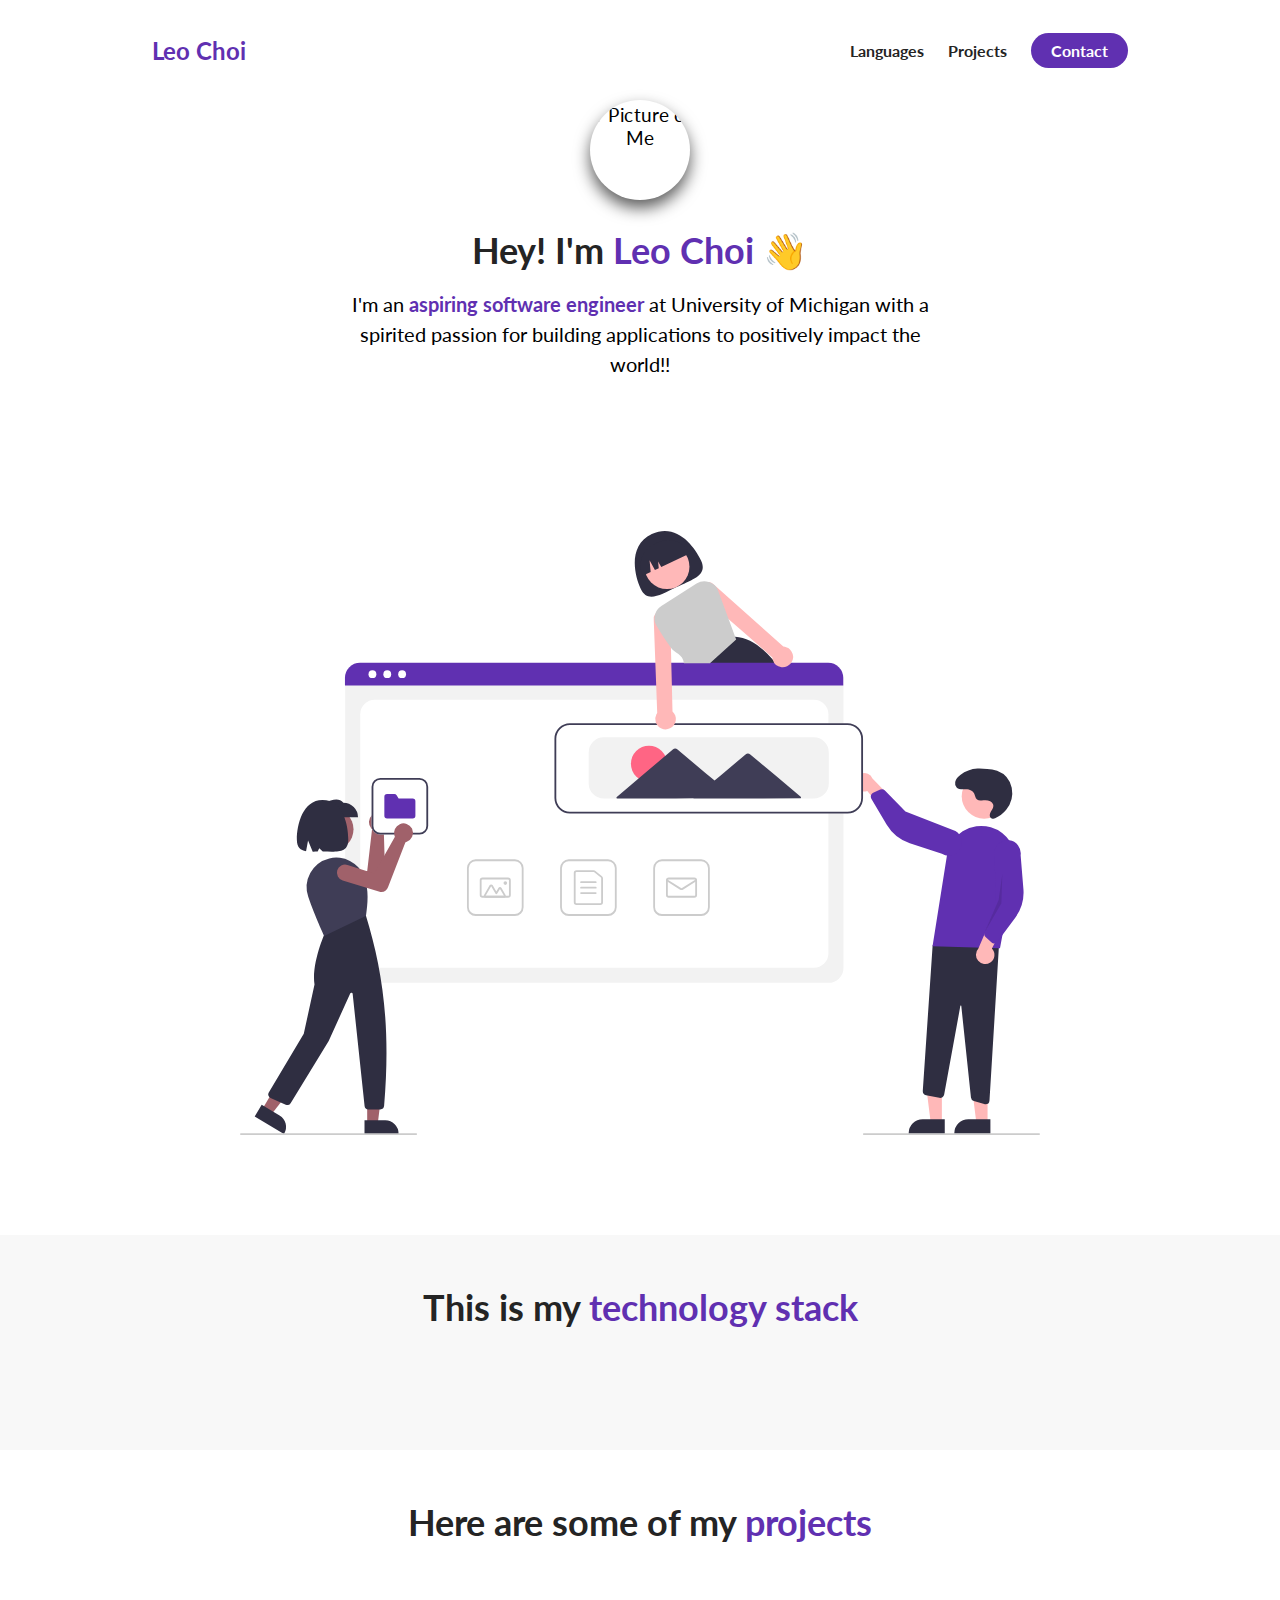
==== indexcopy.html @ c17ffd59 "finished tech stack and going into projects learned a lot about animations and reusing classes along" ====
<!DOCTYPE html>
<html lang="en">
  <head>
    <meta charset="UTF-8" />
    <meta http-equiv="X-UA-Compatible" content="IE=edge" />
    <meta name="viewport" content="width=device-width, initial-scale=1.0" />
    <title>Copy</title>
    <link rel="stylesheet" href="./Scopy.css" />
    <script
      src="https://kit.fontawesome.com/c8e4d183c2.js"
      crossorigin="anonymous"
    ></script>
  </head>
  <body>
    <section id="about-me">
      <nav>
        <div class="personal__logo">Leo Choi</div>
        <ul class="nav__link--list">
          <li>
            <a
              href=""
              class="nav__link--anchor link__hover-effect link__hover-effect--black"
              >Languages</a
            >
          </li>
          <li>
            <a
              href=""
              class="nav__link--anchor link__hover-effect link__hover-effect--black"
              >Projects</a
            >
          </li>
          <li>
            <a href="" class="nav__link--anchor nav__link--anchor-primary"
              >Contact</a
            >
          </li>
        </ul>
      </nav>
      <div class="flex flex-1">
        <div class="about-me__info row">
          <div class="about-me__info--container">
            <figure class="about-me__picture--mask">
              <img
                src="./down/assets/leo2.jpg"
                class="about-me__picture"
                alt="Picture of Me"
              />
            </figure>
            <h1 class="about-me__info--title">
              Hey! I'm <span class="text--purple">Leo Choi</span> 👋
            </h1>
            <p class="about-me__info--para">
              I'm an
              <strong class="text--purple">aspiring software engineer</strong>
              at University of Michigan with a spirited passion for building
              applications to positively impact the world!!
            </p>
            <div class="about-me__links">
              <a href="" class="about-me__link">
                <i class="fab fa-linkedin-in"></i>
              </a>
              <a href="" class="about-me__link">
                <i class="fab fa-github"></i>
              </a>
              <a href="" class="about-me__link">
                <i class="far fa-envelope"></i>
              </a>
              <a href="" class="about-me__link">
                <i class="fas fa-file-pdf"></i>
              </a>
            </div>
          </div>
          <figure class="about-me__img--container">
            <img
              src="./down/assets/undraw_websites.svg"
              class="about-me__img"
              alt=""
            />
          </figure>
        </div>
      </div>
    </section>
    <section id="languages">
      <div class="container">
        <div class="row">
          <h1 class="section__title">
            This is my <span class="text--purple">technology stack</span>
          </h1>
          <div class="language__list">
            <div class="language">
              <figure class="language__img--wrapper">
                <img
                  src="https://upload.wikimedia.org/wikipedia/commons/thumb/3/38/HTML5_Badge.svg/240px-HTML5_Badge.svg.png"
                  alt=""
                  class="language__img"
                />
              </figure>
              <span class="language__name">HTML</span>
            </div>
            <div class="language">
              <figure class="language__img--wrapper">
                <img
                  src="https://cdn.iconscout.com/icon/free/png-256/css-131-722685.png"
                  alt=""
                  class="language__img"
                />
              </figure>
              <span class="language__name">CSS</span>
            </div>
            <div class="language">
              <figure class="language__img--wrapper">
                <img
                  src="https://user-images.githubusercontent.com/42747200/46140125-da084900-c26d-11e8-8ea7-c45ae6306309.png"
                  alt=""
                  class="language__img"
                />
              </figure>
              <span class="language__name">C++</span>
            </div>
            <div class="language">
              <figure class="language__img--wrapper">
                <img
                  src="https://www.pngmart.com/files/7/Python-PNG-File.png"
                  alt=""
                  class="language__img"
                />
              </figure>
              <span class="language__name">Python</span>
            </div>
          </div>
        </div>
      </div>
    </section>
    <section id="projects">
      <div class="container">
        <div class="row">
          <h1 class="section__title">Here are some of my <span class="text--purple">projects</span></h1>
        </div>
      </div>
    </section>
  </body>
</html>
---- Scopy.css ----
@import url('https://fonts.googleapis.com/css2?family=Lato:wght@400;700&family=Roboto:wght@300;400;500;700&display=swap');

*{
    font-family: 'Lato', sans-serif;
    padding: 0;
    margin: 0;
    box-sizing: border-box;
}

h1,h2,h3,h4,h5,h6,span{
    color: #242424;
    text-align: center;
    line-height: 1.25;
}

h1{
    font-size: 36px;
}

p{
    line-height: 1.5;
    font-size: 16px;
}

li{
    list-style-type: none;
}

.flex{
    display: flex;
}

.flex-1{
    flex: 1;
}

.container{
    padding: 50px 0;
}

.row{
    width: 100%;
    max-width: 800px;
    margin: 0 auto;
}

.text--purple{
    color: #6030b1;
}

section:nth-child(even){   /*every even section */
    background-color: #f8f8f8;
}

.section__title{
    margin-bottom: 20px;
}

/* Navigation Bar */

nav{
    height: 100px;
    width: 100%;
    max-width: 1000px;
    margin: 0 auto;
    display: flex;
    justify-content: space-between;
    align-items: center;
}

.nav__link--list{
    display: flex;
}

.nav__link--anchor{
    margin: 0 12px;
    color: #242424;
    text-decoration: none;
    font-weight: 700;
}

.nav__link--anchor-primary{
    background-color: #6030b1;
    padding: 8px 20px;
    border-radius: 50px;
    color: white;
    transition: all 300ms ease;
}

.nav__link--anchor-primary:hover{
    background-color: #5d3eff;
}

.personal__logo{
    font-size: 24px;
    color: #6030b1;
    margin: 0 12px;
    font-weight: bold;
}

/* About Me */

/* by making about-me 100vh(vertical height), you make it take up the entire height of the page
   then you do flex-1 and do flex: 1 to make the div class flex-1 take up the entire height, then 
   do dispolay flex on class flex to make the child class, which is the about-me__info also take up the entire height
   of the page
*/

#about-me{
    min-height: 100vh;                           
    display: flex;
    flex-direction: column;
}

.about-me__info{
    display: flex;
    flex-direction: column;
}

.about-me__info--container{
    display: flex;
    flex-direction: column;
    justify-content: center;
    align-items: center;
    max-width: 600px;
    margin: 0 auto;
    text-align: center;
}

.about-me__picture--mask{
    width: 100px;
    height: 100px;
    border-radius: 50%;
    overflow: hidden;
    box-shadow: 0 8px 16px rgb(0, 0, 0, 0.64); 
    margin-bottom: 28px;
}

/* creates shadow behind the img/0.64 is how strong the shadown is, 8px controls how much the shadow is below the img, 16px
is how much the shadow is blurred/opaqued
*/

.about-me__picture{
    width: 100%;
    /*improving my picture by zooming in */
    transform: scale(1.2);
    padding-top: 6px; /* padding top makes the picture move down ig? usually do increments of 4 px*/
}

.about-me__info--title{
    margin-bottom: 16px;
}

.about-me__info--para{
    font-size: 20px;
    margin-bottom: 28px;
}

/* in the link icons, where it is fab fa-github and far fa-envelope, the b stands for brands, r stand for regular, 
   s stands for solid, etc.
*/

.about-me__link{
    font-size: 20px;
    color: black;
    text-decoration: none;
    padding: 0 16px;
}

/* maybe you need to use display flex flex direction column combo to use flex: 1 in a child class
*/

.about-me__img--container{
    flex: 1; 
    display: flex;
    align-items: center;
    margin: 100px 0;
}

.about-me__img{
    width: 100%;
}

/*using percentages help with responsivness of page */

/* Tech Stack */

.language__img{
    width: 100%;
    max-width: 100px;
    transition: all 300ms ease;
}

.language:hover .language__img{  /* as soon as we hover over the language, we target the img */
    filter: brightness(80%); /*changes brightness of img, lower it is, closer to black it is */
    opacity: 0.86;           /* lower it is, more opaque it becomes */
    transform: scale(0.9);
}

.language{
    width: 25%;
    display: flex;
    justify-content: center;
    position: relative; 
}

/* need to position relative or lese the language name will position itself off the next parent class which is
   outside the section. to use bottom, left, right, top, you need to call position relative or smt else on the class
   you wanna use on
*/

.language__img--wrapper{
    display: flex;
    justify-content: center;
    align-items: center;
    padding: 25px 16px;
}

.language__list{
    display: flex;
    width: 100%;
    flex-wrap: wrap;
}

.language__name{
    position: absolute;
    bottom: 0;
    transform: scale(0);
    transition: all 300ms ease;
    font-size: 20px;
    opacity: 0;
}

.language:hover .language__name{
    transform: scale(1);
    opacity: 1;
}

/* this makes the language name disappear until you hover over it
*/
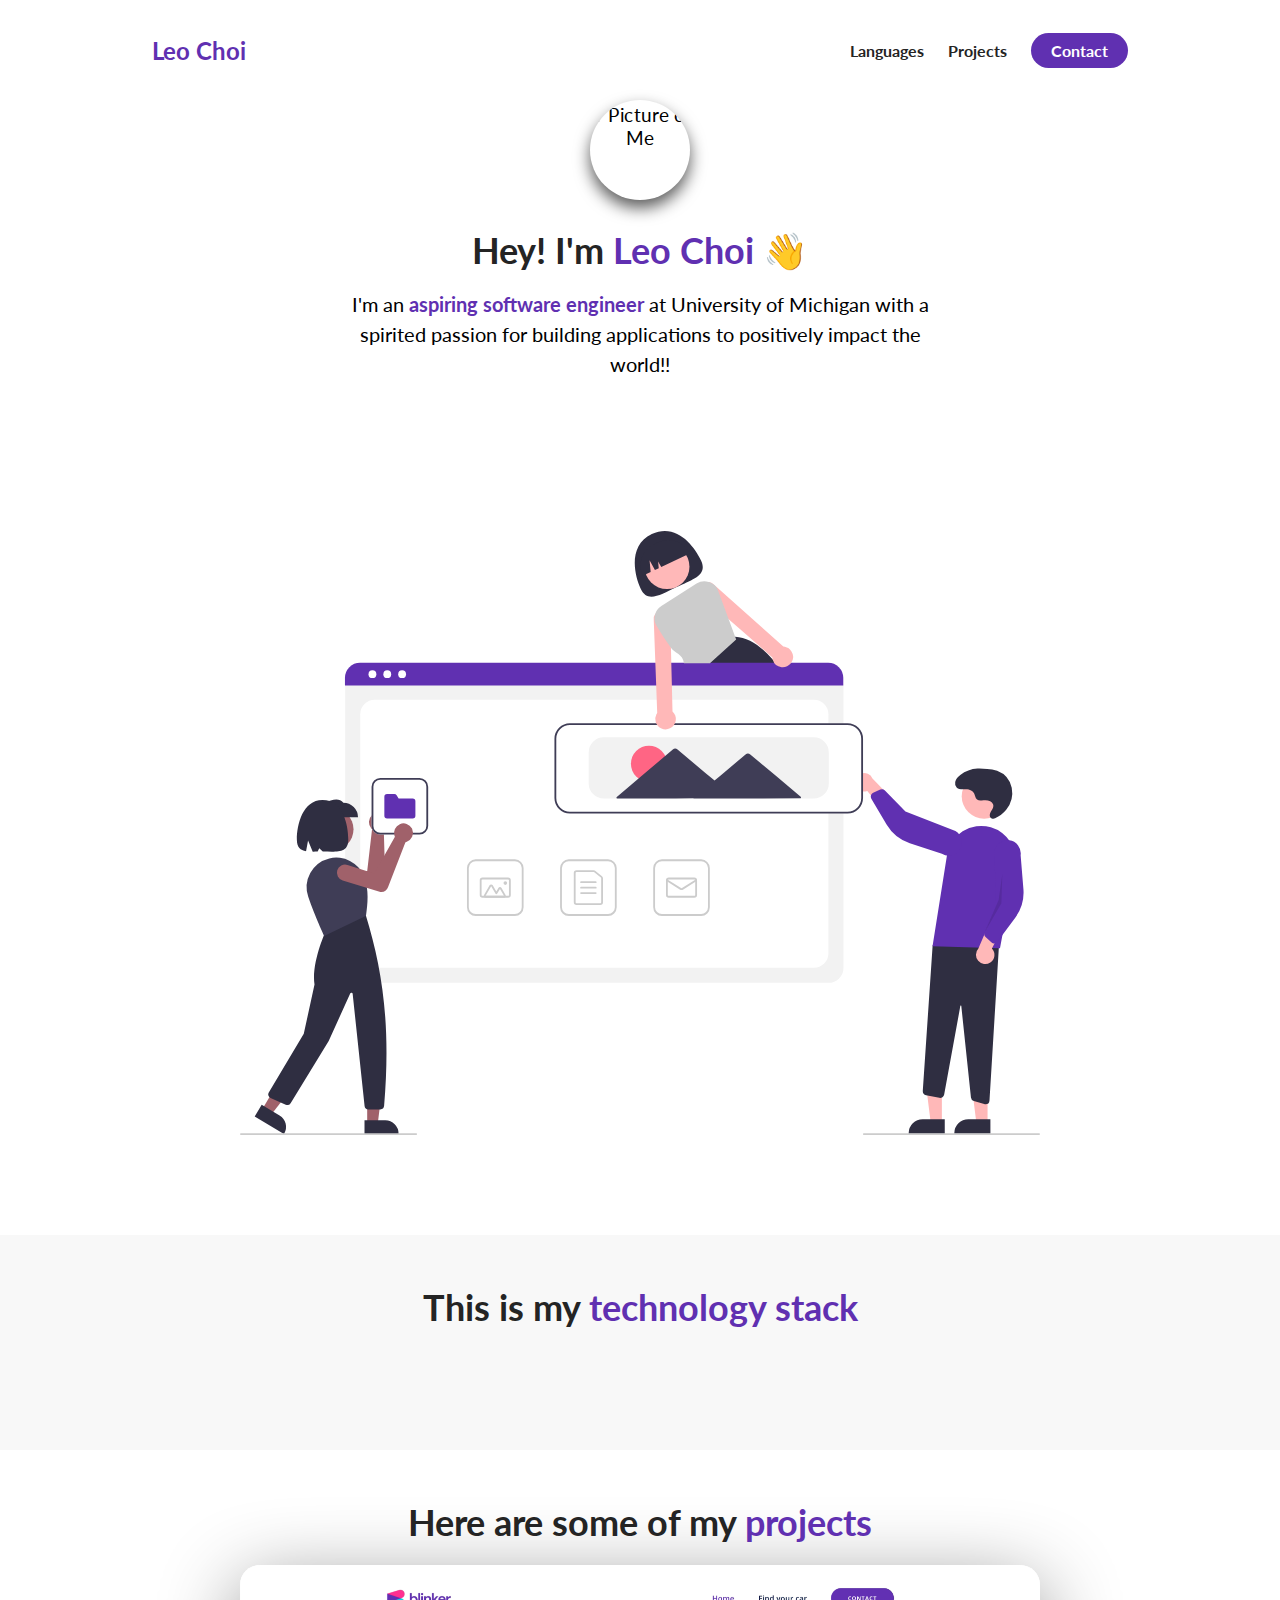
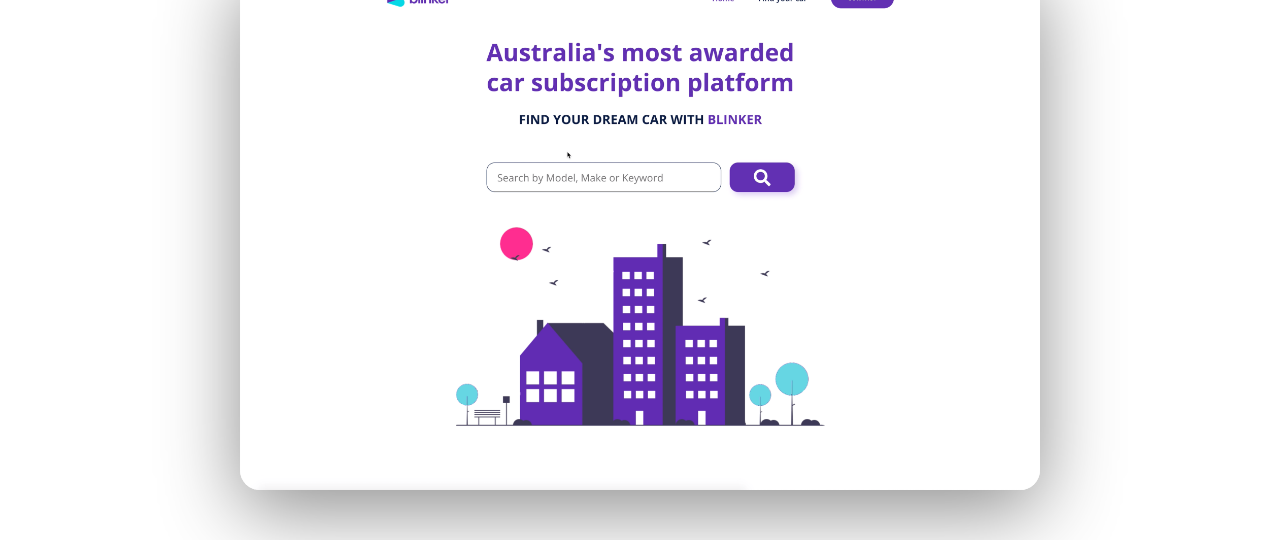
==== commit 549acfab: "proj stack" ====
--- a/indexcopy.html
+++ b/indexcopy.html
@@ -136,6 +136,13 @@
       <div class="container">
         <div class="row">
           <h1 class="section__title">Here are some of my <span class="text--purple">projects</span></h1>
+          <ul class="project__list">
+            <li class="project">
+              <div class="project__wrapper">
+                <img src="./down/assets/loopit.png" class="project__img" alt="">
+              </div>
+            </li>
+          </ul>
         </div>
       </div>
     </section>
--- a/Scopy.css
+++ b/Scopy.css
@@ -237,4 +237,19 @@
 }
 
 /* this makes the language name disappear until you hover over it
-*/+*/
+
+/* Project Stack */
+
+.project__img{
+    width: 100%;
+}
+
+.project__wrapper{
+    display: flex;
+    box-shadow: 0 20px 80px rgb(0, 0, 0, 0.45);
+    border-radius: 20px;
+    overflow: hidden;
+}
+
+
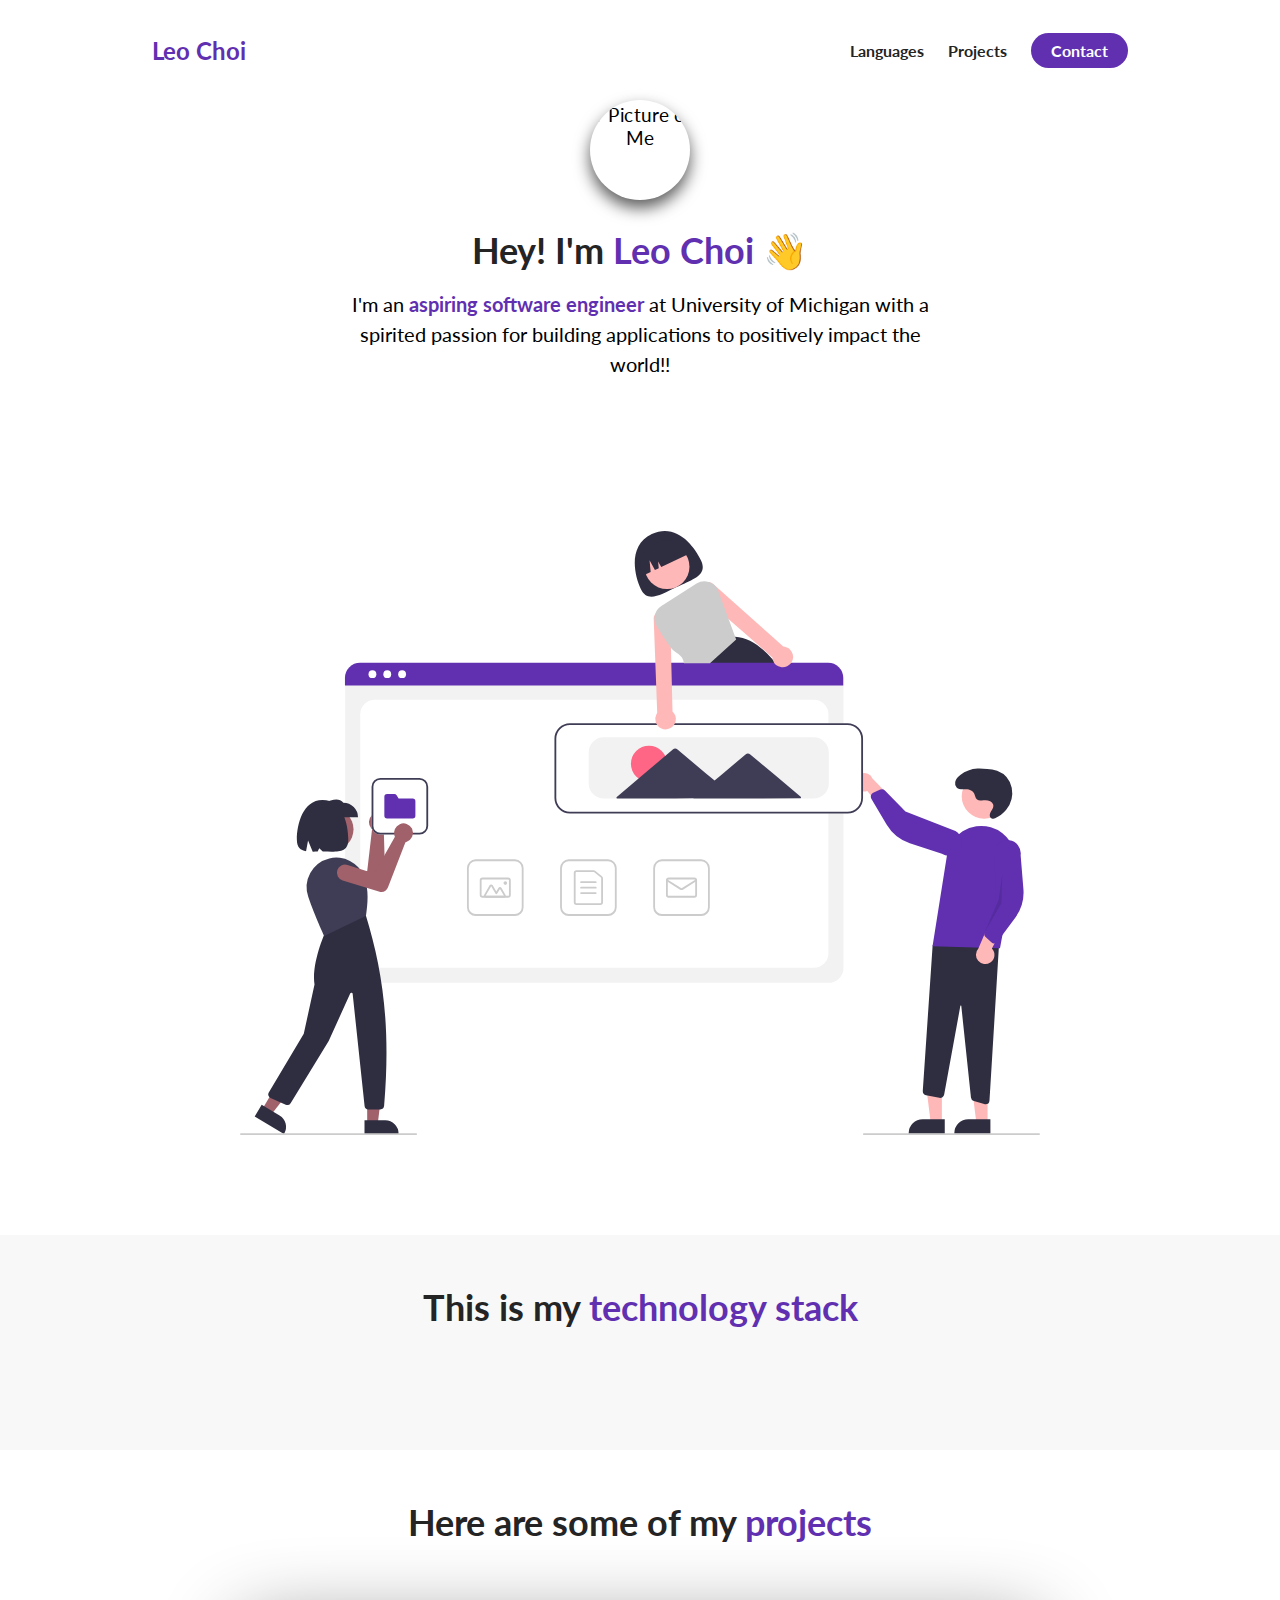
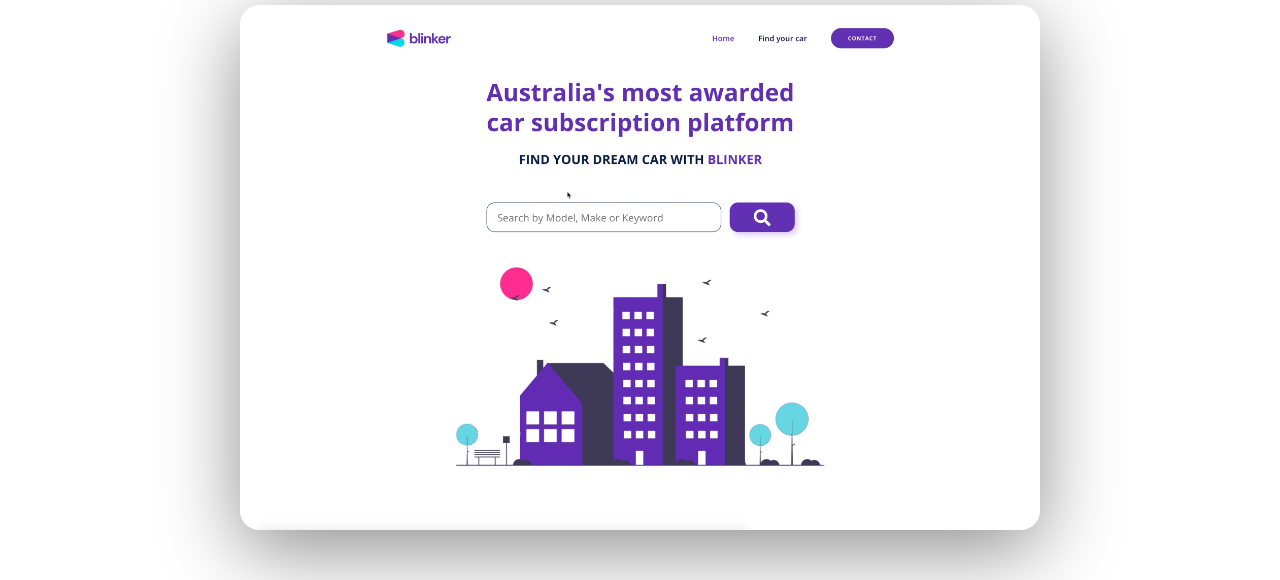
==== commit af586fe0: "writing description over the project stack" ====
--- a/indexcopy.html
+++ b/indexcopy.html
@@ -135,11 +135,32 @@
     <section id="projects">
       <div class="container">
         <div class="row">
-          <h1 class="section__title">Here are some of my <span class="text--purple">projects</span></h1>
+          <h1 class="section__title">
+            Here are some of my <span class="text--purple">projects</span>
+          </h1>
           <ul class="project__list">
             <li class="project">
               <div class="project__wrapper">
-                <img src="./down/assets/loopit.png" class="project__img" alt="">
+                <img
+                  src="./down/assets/loopit.png"
+                  class="project__img"
+                  alt=""
+                />
+                <div class="project__description">
+                  <h3 class="project__description--title">Car Sales Project</h3>
+                  <h4 class="project__description--subtitle">
+                    HTML, CSS, JavaScript, Vue, Vuex
+                  </h4>
+                  <p class="project__description--para">
+                    Lorem ipsum dolor sit amet consectetur adipisicing elit.
+                    Beatae consectetur quas nobis repellendus minima
+                  </p>
+                  <div class="project__description--links">
+                    <a href="https://github.com/leohchoi" class="project__description--link">
+                      <i class="fab fa-github"></i>
+                    </a>
+                  </div>
+                </div>
               </div>
             </li>
           </ul>
--- a/Scopy.css
+++ b/Scopy.css
@@ -243,6 +243,7 @@
 
 .project__img{
     width: 100%;
+    transition: transform 500ms ease;
 }
 
 .project__wrapper{
@@ -250,6 +251,44 @@
     box-shadow: 0 20px 80px rgb(0, 0, 0, 0.45);
     border-radius: 20px;
     overflow: hidden;
-}
-
-
+    position: relative; /* need to do this so that the before pseudo-class anchors itself to the wrapper */
+}
+
+/*This is the part where you make the content pop up and background goes 
+  black-ish when hovering over it
+*/
+
+/* This is using the before pseudo class. When using pseudo classes, you have to 
+   always set the content
+*/
+
+.project__wrapper:before{
+    content: "";
+    position: absolute;  /* since you dont want this to effect the position of anything else */
+    top: 0;
+    left: 0;
+    height: 100%; /* 100% of it's parent */
+    width: 100%;  /* 100% of it's parent */
+    background-color: #1c1d25;
+    opacity: 0;   /* picture starts clear picture, then with the hover class below, it changes it's opacity */
+    transition: opacity 450ms ease;
+    z-index: 2;
+}
+
+/* need to set z-index so that both opacity and scaling transformation shows. z-index interacts with 
+   the elements that are stacked on top of each other; or else it will only show the "most recent" element.
+   in this case, without the z-index, we would only see the scaling and opacity but not background color change
+*/
+
+.project:hover .project__wrapper:before{
+    opacity: 0.7;
+}
+
+.project:hover .project__img{
+    transform: scale(1.07);
+    filter: blur(5px);
+}
+
+.project__list{
+    padding-top: 40px;
+}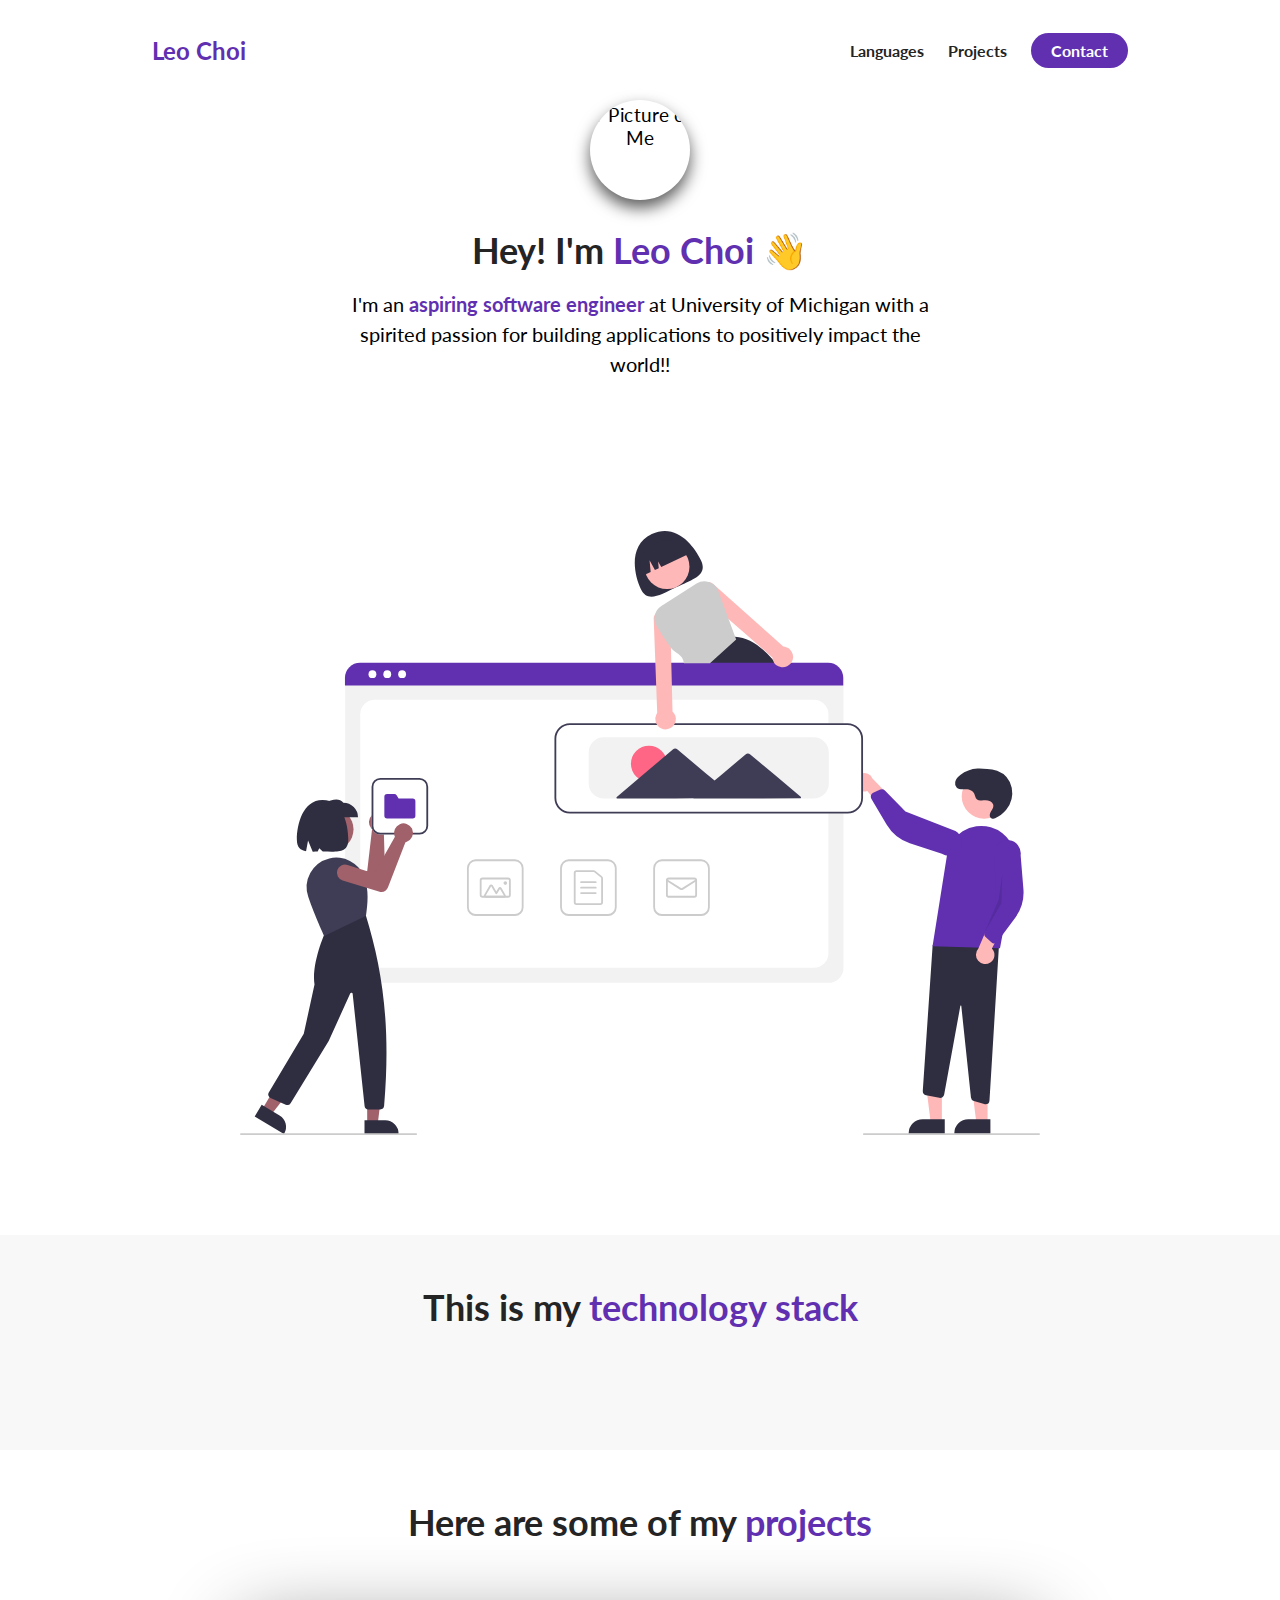
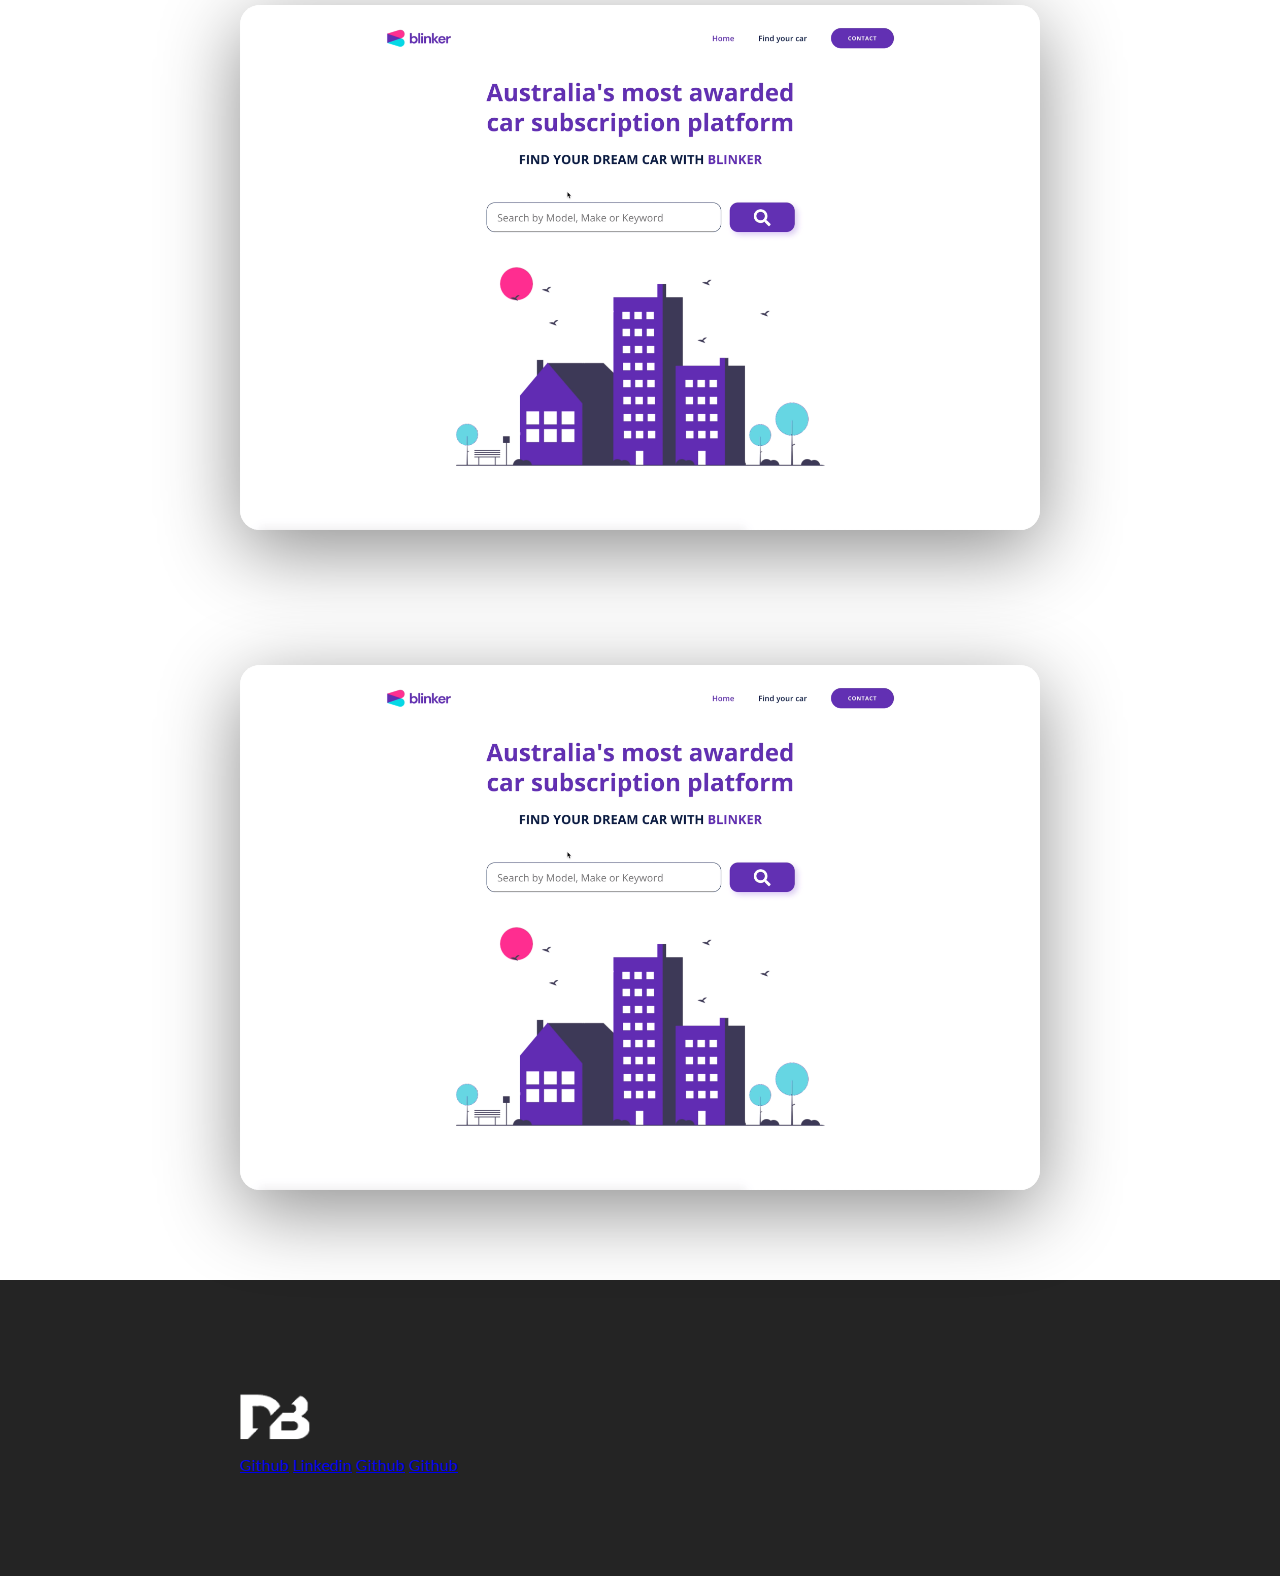
==== commit d9fdd1ef: "completing footer" ====
--- a/indexcopy.html
+++ b/indexcopy.html
@@ -156,7 +156,31 @@
                     Beatae consectetur quas nobis repellendus minima
                   </p>
                   <div class="project__description--links">
-                    <a href="https://github.com/leohchoi" class="project__description--link">
+                    <a href="https://github.com/leohchoi" target="_blank" class="project__description--link">
+                      <i class="fab fa-github"></i>
+                    </a>
+                  </div>
+                </div>
+              </div>
+            </li>
+            <li class="project">
+              <div class="project__wrapper">
+                <img
+                  src="./down/assets/loopit.png"
+                  class="project__img"
+                  alt=""
+                />
+                <div class="project__description">
+                  <h3 class="project__description--title">Car Sales Project</h3>
+                  <h4 class="project__description--subtitle">
+                    HTML, CSS, JavaScript, Vue, Vuex
+                  </h4>
+                  <p class="project__description--para">
+                    Lorem ipsum dolor sit amet consectetur adipisicing elit.
+                    Beatae consectetur quas nobis repellendus minima
+                  </p>
+                  <div class="project__description--links">
+                    <a href="https://github.com/leohchoi" target="_blank" class="project__description--link">
                       <i class="fab fa-github"></i>
                     </a>
                   </div>
@@ -167,5 +191,36 @@
         </div>
       </div>
     </section>
+    <footer>
+      <div class="row footer__row">
+        <a href="#">
+          <figure>
+            <img src="./down/assets/logo.svg" class="footer__logo--img" alt="">
+          </figure>
+        </a> 
+        <div class="footer__social--list">
+          <a href="https://github.com/leohchoi" class="
+          footer__social--link
+          link__hover-effect
+          link__hover-effect--white
+          " target="_blank">Github</a>
+          <a href="https://github.com/leohchoi" class="
+          footer__social--link
+          link__hover-effect
+          link__hover-effect--white
+          " target="_blank">Linkedin</a>
+          <a href="https://github.com/leohchoi" class="
+          footer__social--link
+          link__hover-effect
+          link__hover-effect--white
+          " target="_blank">Github</a>
+          <a href="https://github.com/leohchoi" class="
+          footer__social--link
+          link__hover-effect
+          link__hover-effect--white
+          " target="_blank">Github</a>
+        </div>
+      </div>
+    </footer>
   </body>
 </html>
--- a/Scopy.css
+++ b/Scopy.css
@@ -240,6 +240,14 @@
 */
 
 /* Project Stack */
+
+.project{
+    margin-bottom: 135px;
+}
+
+.project:last-child{   /* to get rid of the excess whitespace at the bottom of the project stack that comes from the 135px */
+    margin-bottom: 40px;
+}
 
 .project__img{
     width: 100%;
@@ -289,6 +297,60 @@
     filter: blur(5px);
 }
 
+.project:hover .project__description{
+    opacity: 1;
+    transform: translateY(-50%);
+}
+
 .project__list{
     padding-top: 40px;
-}+}
+
+.project__description{
+    position: absolute; /* we want the text to be independent of everything and not affect anything */
+    top: 50%;
+    left: 90px;
+    transform: translateY(100%); /* putting it at -50% positions description in the center, 100% positions it at the bottom */
+    max-width: 550px;
+    z-index: 3;
+    opacity: 0;
+    transition: transform 450ms ease, opacity 300ms ease;
+}
+
+.project__description--title{
+    font-size: 40px;
+}
+
+.project__description--para{
+    margin: 16px 0;
+}
+
+.project__description--link{
+    font-size: 20px;
+    margin-right: 16px;
+    text-decoration: none;
+}
+
+.project__description--title,
+.project__description--subtitle,
+.project__description--para,
+.project__description--link{
+    text-align: left;
+    color: white;
+}
+
+/* Footer */
+
+footer{
+    background-color: #242424;
+}
+
+.footer__row{
+    padding: 8% 0;
+}
+
+.footer__logo--img{
+    width: 70px;
+    height: 70px;
+}
+
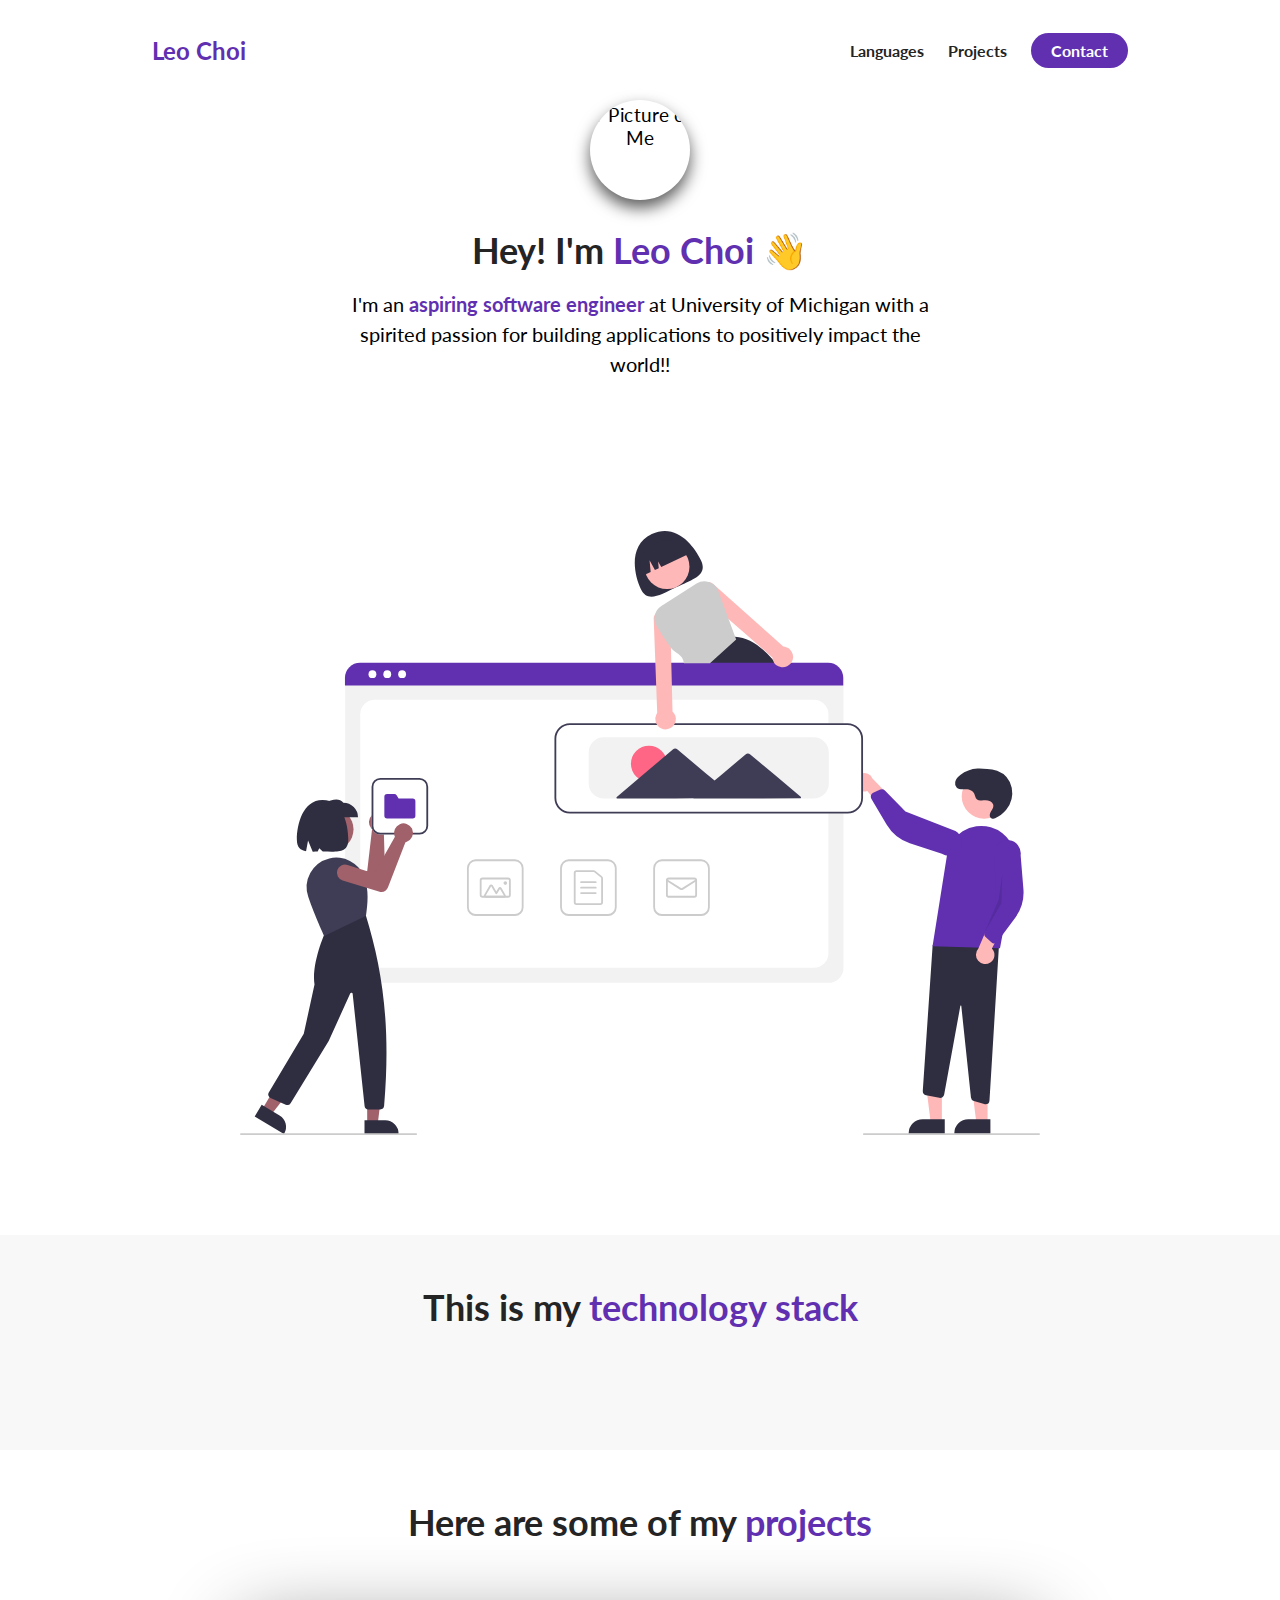
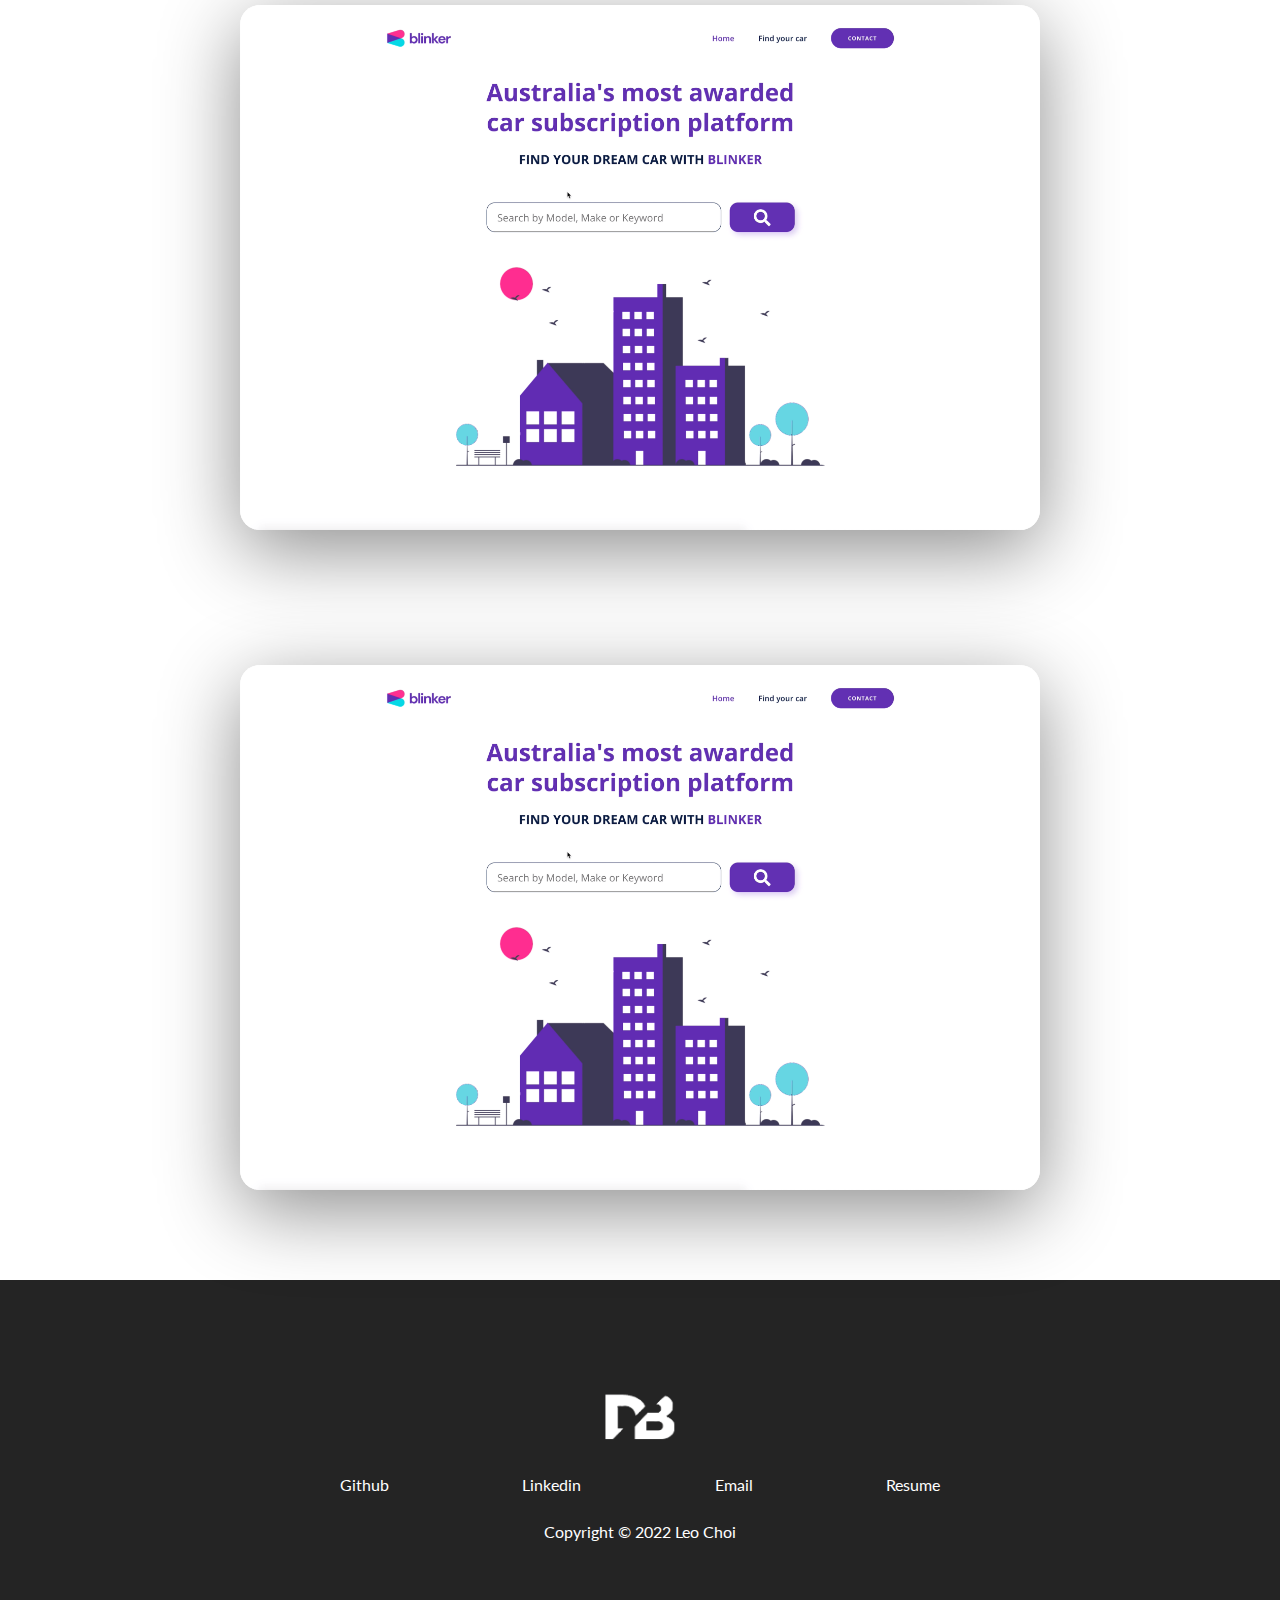
==== commit 35d3aa66: "just saving on github" ====
--- a/indexcopy.html
+++ b/indexcopy.html
@@ -193,10 +193,14 @@
     </section>
     <footer>
       <div class="row footer__row">
-        <a href="#">
-          <figure>
+        <a href="#" class="footer__anchor">
+          <figure class="footer__logo">
             <img src="./down/assets/logo.svg" class="footer__logo--img" alt="">
           </figure>
+          <span class="footer__logo--popper">
+            Top
+            <i class="fas fa-arrow-up"></i>
+          </span>
         </a> 
         <div class="footer__social--list">
           <a href="https://github.com/leohchoi" class="
@@ -204,21 +208,24 @@
           link__hover-effect
           link__hover-effect--white
           " target="_blank">Github</a>
-          <a href="https://github.com/leohchoi" class="
+          <a href="https://www.linkedin.com/in/leo-choi-44a82b173" class="
           footer__social--link
           link__hover-effect
           link__hover-effect--white
           " target="_blank">Linkedin</a>
-          <a href="https://github.com/leohchoi" class="
-          footer__social--link
-          link__hover-effect
-          link__hover-effect--white
-          " target="_blank">Github</a>
-          <a href="https://github.com/leohchoi" class="
-          footer__social--link
-          link__hover-effect
-          link__hover-effect--white
-          " target="_blank">Github</a>
+          <a href="mailto:leohchoi@umich.edu" class="
+          footer__social--link
+          link__hover-effect
+          link__hover-effect--white
+          " target="_blank">Email</a>
+          <a href="./down/assets/LeoChoiResumeUpdate.pdf" class="
+          footer__social--link
+          link__hover-effect
+          link__hover-effect--white
+          " target="_blank">Resume</a>
+        </div>
+        <div class="footer__copyright">
+          Copyright &copy; 2022 Leo Choi
         </div>
       </div>
     </footer>
--- a/Scopy.css
+++ b/Scopy.css
@@ -7,6 +7,10 @@
     box-sizing: border-box;
 }
 
+html{
+    scroll-behavior: smooth;
+}
+
 h1,h2,h3,h4,h5,h6,span{
     color: #242424;
     text-align: center;
@@ -22,6 +26,14 @@
     font-size: 16px;
 }
 
+a{
+    text-decoration: none;
+}
+
+.link__hover-effect{
+    
+}
+
 li{
     list-style-type: none;
 }
@@ -75,7 +87,6 @@
 .nav__link--anchor{
     margin: 0 12px;
     color: #242424;
-    text-decoration: none;
     font-weight: 700;
 }
 
@@ -163,7 +174,6 @@
 .about-me__link{
     font-size: 20px;
     color: black;
-    text-decoration: none;
     padding: 0 16px;
 }
 
@@ -328,7 +338,6 @@
 .project__description--link{
     font-size: 20px;
     margin-right: 16px;
-    text-decoration: none;
 }
 
 .project__description--title,
@@ -345,7 +354,19 @@
     background-color: #242424;
 }
 
+.footer__social--list{
+    width: 100%;
+    max-width: 600px;
+    display: flex;
+    justify-content: space-between;
+    margin-bottom: 28px;
+}
+
 .footer__row{
+    display: flex;
+    flex-direction: column;
+    align-items: center;
+    justify-content: center;
     padding: 8% 0;
 }
 
@@ -354,3 +375,27 @@
     height: 70px;
 }
 
+.footer__social--link,
+.footer__copyright,
+.footer__logo--popper{
+    color: white;
+}
+
+.footer__logo--popper{
+    position: absolute;
+    right: 0;
+    top: 30px;
+    font-weight: 700;
+    opacity: 0;
+    transition: all 300ms ease;
+}
+
+.footer__anchor{
+    margin-bottom: 20px;
+    position: relative;
+}
+
+.footer__anchor:hover .footer__logo--popper{ /* when you hover over the footer anchor, the logo popper does this */
+    transform: translateX(60px);
+    opacity: 1;
+}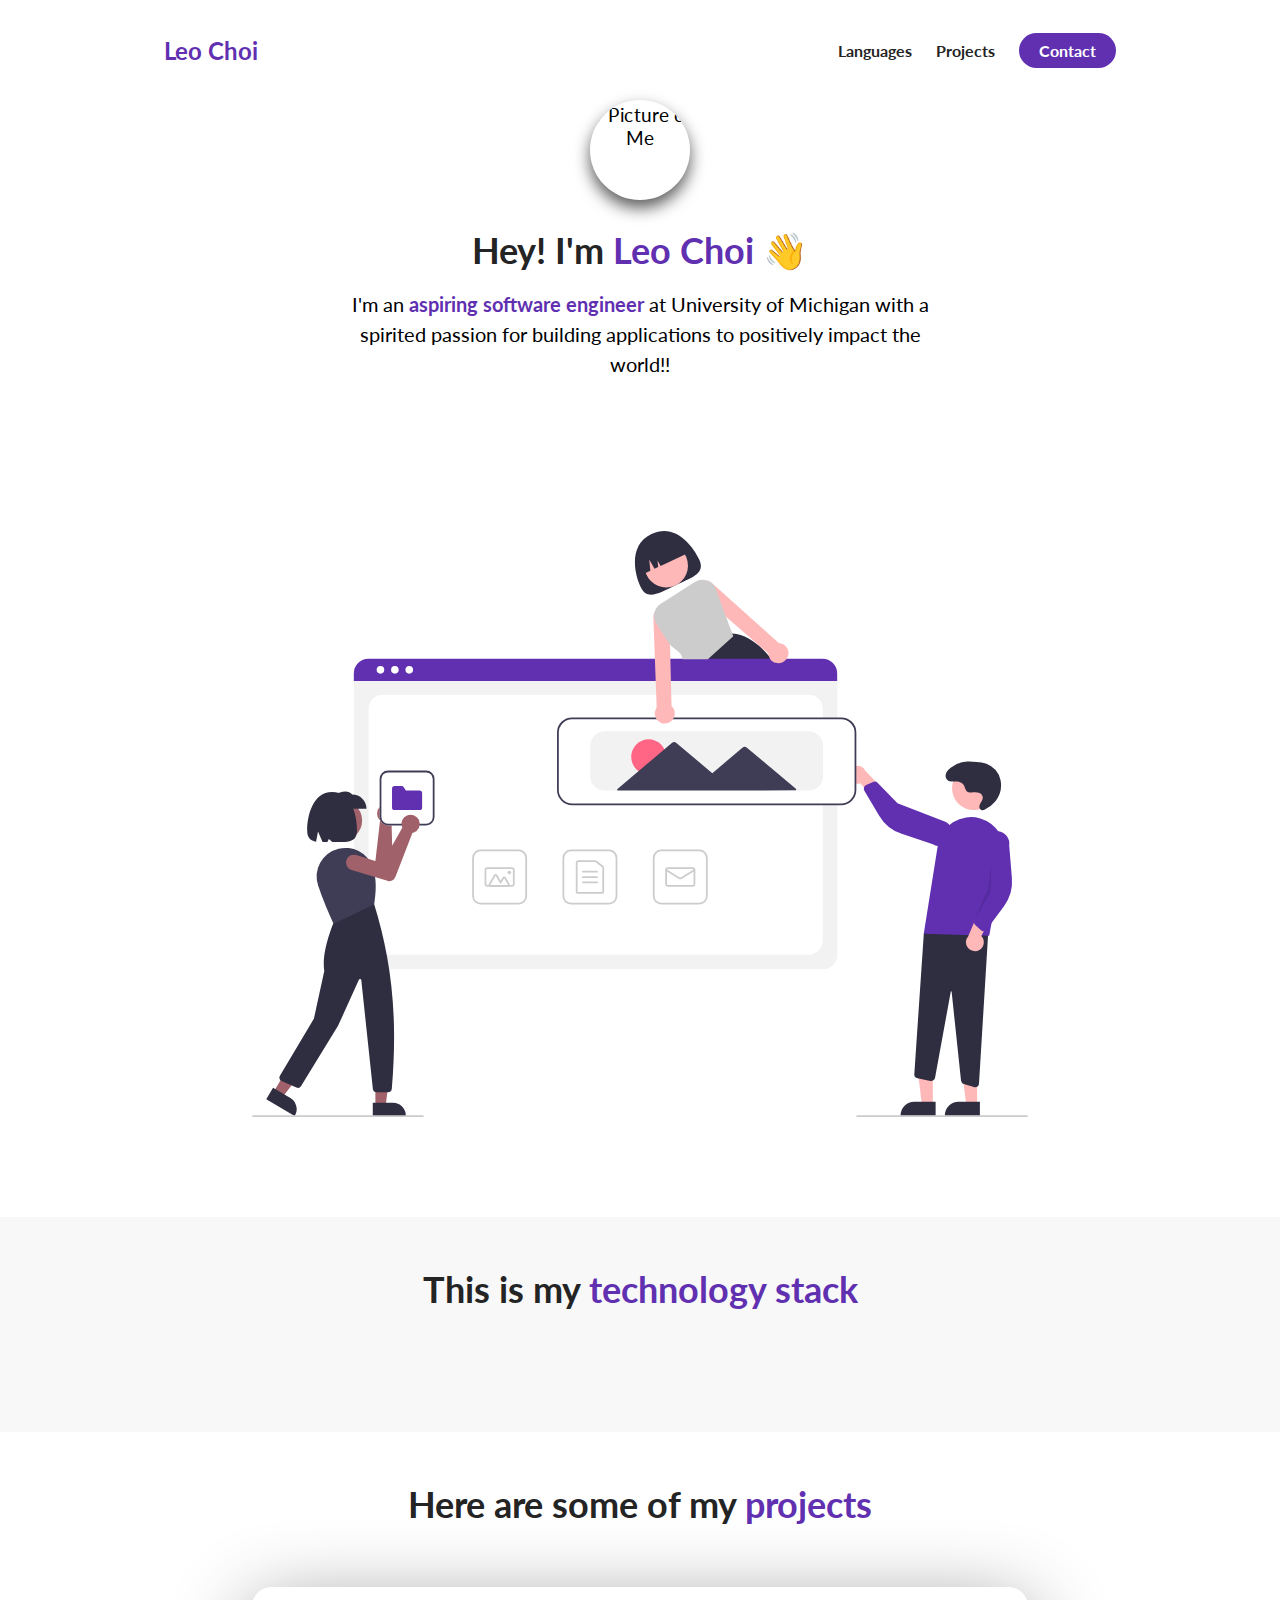
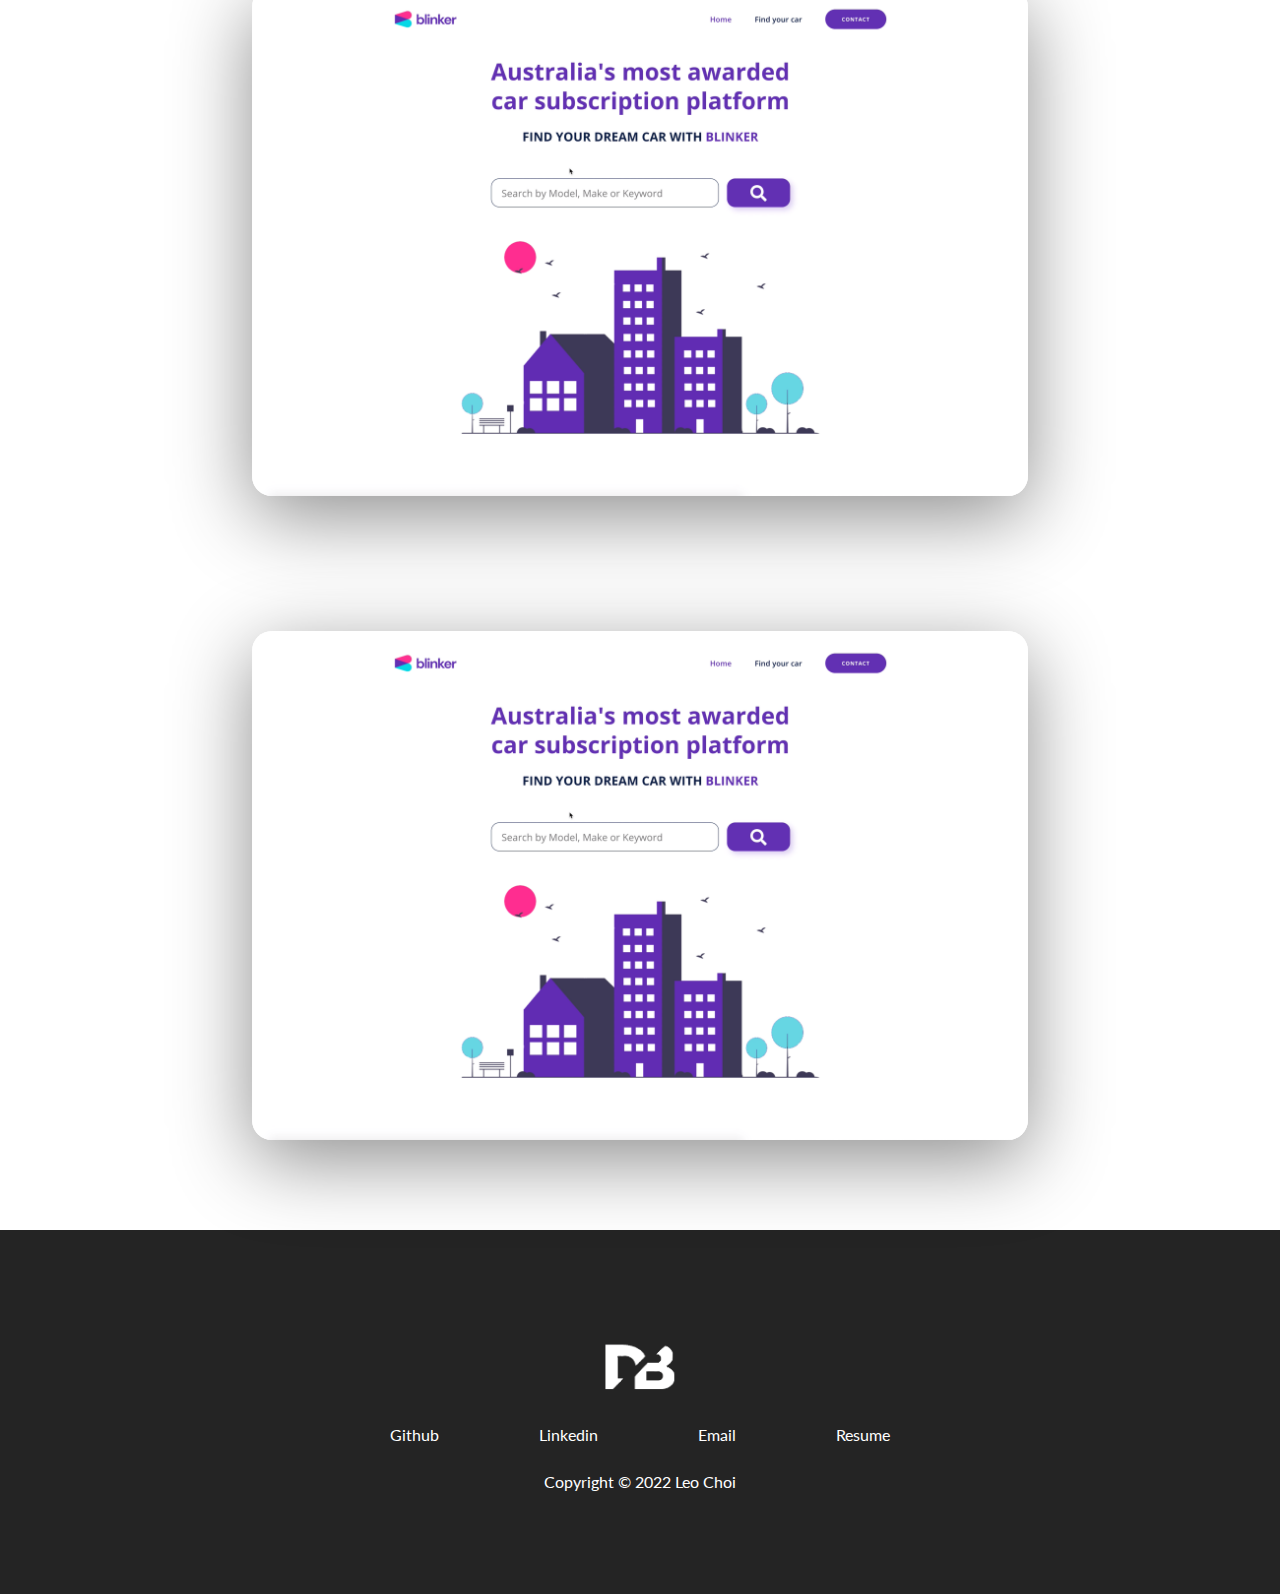
==== commit 6afb07de: "finished website and learned how to use keyframes" ====
--- a/indexcopy.html
+++ b/indexcopy.html
@@ -16,21 +16,21 @@
       <nav>
         <div class="personal__logo">Leo Choi</div>
         <ul class="nav__link--list">
-          <li>
+          <li class="nav__link">
             <a
               href=""
               class="nav__link--anchor link__hover-effect link__hover-effect--black"
               >Languages</a
             >
           </li>
-          <li>
+          <li class="nav__link">
             <a
               href=""
               class="nav__link--anchor link__hover-effect link__hover-effect--black"
               >Projects</a
             >
           </li>
-          <li>
+          <li class="nav__link">
             <a href="" class="nav__link--anchor nav__link--anchor-primary"
               >Contact</a
             >
@@ -48,7 +48,7 @@
               />
             </figure>
             <h1 class="about-me__info--title">
-              Hey! I'm <span class="text--purple">Leo Choi</span> 👋
+              Hey! I'm <span class="text--purple">Leo Choi</span>&nbsp;<span class="wave">👋</span>
             </h1>
             <p class="about-me__info--para">
               I'm an
@@ -66,7 +66,7 @@
               <a href="" class="about-me__link">
                 <i class="far fa-envelope"></i>
               </a>
-              <a href="" class="about-me__link">
+              <a href="./down/assets/LeoChoiResumeUpdate.pdf" target="_blank" class="about-me__link">
                 <i class="fas fa-file-pdf"></i>
               </a>
             </div>
--- a/Scopy.css
+++ b/Scopy.css
@@ -1,112 +1,145 @@
-@import url('https://fonts.googleapis.com/css2?family=Lato:wght@400;700&family=Roboto:wght@300;400;500;700&display=swap');
-
-*{
-    font-family: 'Lato', sans-serif;
-    padding: 0;
-    margin: 0;
-    box-sizing: border-box;
-}
-
-html{
-    scroll-behavior: smooth;
-}
-
-h1,h2,h3,h4,h5,h6,span{
-    color: #242424;
-    text-align: center;
-    line-height: 1.25;
-}
-
-h1{
-    font-size: 36px;
-}
-
-p{
-    line-height: 1.5;
-    font-size: 16px;
-}
-
-a{
-    text-decoration: none;
-}
-
-.link__hover-effect{
-    
-}
-
-li{
-    list-style-type: none;
-}
-
-.flex{
-    display: flex;
-}
-
-.flex-1{
-    flex: 1;
-}
-
-.container{
-    padding: 50px 0;
-}
-
-.row{
-    width: 100%;
-    max-width: 800px;
-    margin: 0 auto;
-}
-
-.text--purple{
-    color: #6030b1;
-}
-
-section:nth-child(even){   /*every even section */
-    background-color: #f8f8f8;
-}
-
-.section__title{
-    margin-bottom: 20px;
+@import url("https://fonts.googleapis.com/css2?family=Lato:wght@400;700&family=Roboto:wght@300;400;500;700&display=swap");
+
+* {
+  font-family: "Lato", sans-serif;
+  padding: 0;
+  margin: 0;
+  box-sizing: border-box;
+}
+
+html {
+  scroll-behavior: smooth;
+}
+
+h1,
+h2,
+h3,
+h4,
+h5,
+h6,
+span {
+  color: #242424;
+  text-align: center;
+  line-height: 1.25;
+}
+
+h1 {
+  font-size: 36px;
+}
+
+p {
+  line-height: 1.5;
+  font-size: 16px;
+}
+
+a {
+  text-decoration: none;
+  position: relative;
+  transition: opacity 300ms ease;
+}
+
+i:hover{
+    opacity: 0.7;
+}
+
+.link__hover-effect:after {
+  /* making width 0 makes it so that we can't see the underline unless we hover over it */
+  content: "";
+  position: absolute;
+  height: 3px;
+  background-color: black;
+  width: 0;
+  bottom: -6px;
+  right: 0;
+  transition: all 300ms ease; /* this transition and making right 0 and left 0 makes it so that the underline moves left to right */
+}
+
+.link__hover-effect--white:after {
+  background-color: white;
+}
+
+.link__hover-effect:hover:after {
+  /* underline shows up after setting to 100% */
+  width: 100%;
+  left: 0;
+}
+
+li {
+  list-style-type: none;
+}
+
+.flex {
+  display: flex;
+}
+
+.flex-1 {
+  flex: 1;
+}
+
+.container {
+  padding: 50px 0;
+}
+
+.row {
+  width: 100%;
+  max-width: 800px;
+  margin: 0 auto;
+  padding: 0 12px;
+}
+
+.text--purple {
+  color: #6030b1;
+}
+
+section:nth-child(even) {
+  /*every even section */
+  background-color: #f8f8f8;
+}
+
+.section__title {
+  margin-bottom: 20px;
 }
 
 /* Navigation Bar */
 
-nav{
-    height: 100px;
-    width: 100%;
-    max-width: 1000px;
-    margin: 0 auto;
-    display: flex;
-    justify-content: space-between;
-    align-items: center;
-}
-
-.nav__link--list{
-    display: flex;
-}
-
-.nav__link--anchor{
-    margin: 0 12px;
-    color: #242424;
-    font-weight: 700;
-}
-
-.nav__link--anchor-primary{
-    background-color: #6030b1;
-    padding: 8px 20px;
-    border-radius: 50px;
-    color: white;
-    transition: all 300ms ease;
-}
-
-.nav__link--anchor-primary:hover{
-    background-color: #5d3eff;
-}
-
-.personal__logo{
-    font-size: 24px;
-    color: #6030b1;
-    margin: 0 12px;
-    font-weight: bold;
+nav {
+  height: 100px;
+  width: 100%;
+  max-width: 1000px;
+  margin: 0 auto;
+  display: flex;
+  justify-content: space-between;
+  align-items: center;
+  padding: 0 12px;
+}
+
+.nav__link--list {
+  display: flex;
+}
+
+.nav__link--anchor {
+  margin: 0 12px;
+  color: #242424;
+  font-weight: 700;
+}
+
+.nav__link--anchor-primary {
+  background-color: #6030b1;
+  padding: 8px 20px;
+  border-radius: 50px;
+  color: white;
+  transition: all 300ms ease;
+}
+
+.nav__link--anchor-primary:hover {
+  background-color: #5d3eff;
+}
+
+.personal__logo {
+  font-size: 24px;
+  color: #6030b1;
+  margin: 0 12px;
+  font-weight: bold;
 }
 
 /* About Me */
@@ -117,101 +150,173 @@
    of the page
 */
 
-#about-me{
-    min-height: 100vh;                           
-    display: flex;
-    flex-direction: column;
-}
-
-.about-me__info{
-    display: flex;
-    flex-direction: column;
-}
-
-.about-me__info--container{
-    display: flex;
-    flex-direction: column;
-    justify-content: center;
-    align-items: center;
-    max-width: 600px;
-    margin: 0 auto;
-    text-align: center;
-}
-
-.about-me__picture--mask{
-    width: 100px;
-    height: 100px;
-    border-radius: 50%;
-    overflow: hidden;
-    box-shadow: 0 8px 16px rgb(0, 0, 0, 0.64); 
-    margin-bottom: 28px;
+#about-me {
+  min-height: 100vh;
+  display: flex;
+  flex-direction: column;
+}
+
+.about-me__info {
+  display: flex;
+  flex-direction: column;
+}
+
+.about-me__info--container {
+  display: flex;
+  flex-direction: column;
+  justify-content: center;
+  align-items: center;
+  max-width: 600px;
+  margin: 0 auto;
+  text-align: center;
+}
+
+.about-me__picture--mask {
+  width: 100px;
+  height: 100px;
+  border-radius: 50%;
+  overflow: hidden;
+  box-shadow: 0 8px 16px rgb(0, 0, 0, 0.64);
+  margin-bottom: 28px;
+  animation: animate-profile-picture 800ms 200ms backwards;
+  /* animation: name of keyframes/how long the animation takes to complete/
+     how long it takes for the animation to start when opening the page/
+     backwards put in or you'll see the picture first before animation starts
+     backwards makes it so that it starts at 0%
+  */
+}
+
+@keyframes animate-profile-picture {
+  /* keyframe is what you need to animate when opening a page; it goes "@keyframes 'put in desired name'{ } */
+  0% {
+    transform: scale(0);
+  }
+  80%{
+    transform: scale(1.1);
+  }
+  100%{
+    transform: scale(1);
+  }
 }
 
 /* creates shadow behind the img/0.64 is how strong the shadown is, 8px controls how much the shadow is below the img, 16px
 is how much the shadow is blurred/opaqued
 */
 
-.about-me__picture{
-    width: 100%;
-    /*improving my picture by zooming in */
-    transform: scale(1.2);
-    padding-top: 6px; /* padding top makes the picture move down ig? usually do increments of 4 px*/
-}
-
-.about-me__info--title{
-    margin-bottom: 16px;
-}
-
-.about-me__info--para{
-    font-size: 20px;
-    margin-bottom: 28px;
+.about-me__picture {
+  width: 100%;
+  /*improving my picture by zooming in */
+  transform: scale(1.2);
+  padding-top: 6px; /* padding top makes the picture move down ig? usually do increments of 4 px*/
+}
+
+.about-me__info--title {
+  margin-bottom: 16px;
+  animation: fade-up 650ms 400ms backwards;
+}
+
+.about-me__info--para {
+  font-size: 20px;
+  margin-bottom: 28px;
+  animation: fade-up 650ms 600ms backwards;
 }
 
 /* in the link icons, where it is fab fa-github and far fa-envelope, the b stands for brands, r stand for regular, 
    s stands for solid, etc.
 */
 
-.about-me__link{
-    font-size: 20px;
-    color: black;
-    padding: 0 16px;
+.about-me__links{
+    animation: fade-up 650ms 800ms backwards;
+}
+
+.about-me__link {
+  font-size: 20px;
+  color: black;
+  padding: 0 16px;
+}
+
+@keyframes fade-up{
+    0%{
+        opacity: 0;
+        transform: translateY(40px);
+    }
+
+    100%{
+        opacity: 1;
+        transform: translateY(0);
+    }
 }
 
 /* maybe you need to use display flex flex direction column combo to use flex: 1 in a child class
 */
 
-.about-me__img--container{
-    flex: 1; 
-    display: flex;
-    align-items: center;
-    margin: 100px 0;
-}
-
-.about-me__img{
-    width: 100%;
+.about-me__img--container {
+  flex: 1;
+  display: flex;
+  align-items: center;
+  margin: 100px 0;
+}
+
+.about-me__img {
+  width: 100%;
+  animation: fade-in 1200ms 800ms backwards;
 }
 
 /*using percentages help with responsivness of page */
 
+@keyframes fade-in{
+    0%{
+        opacity: 0;
+    }
+    
+    100%{
+        opacity: 1;
+    }
+}
+
+.wave{ /* using &nbsp; creates a space between the text and emoji */
+    display: inline-block;
+    /* since you can't rotate inline elements(span), you need to declare inline-block */
+    animation: animate-wave 500ms infinite ease-in-out;
+    /* infinite makes so that animation keeps going on */
+}
+
+@keyframes animate-wave{
+    0%{
+        transform: rotate(0);
+    }
+
+    50%{
+        transform: rotate(30deg);
+    }
+
+    100%{
+        transform: rotate(0);
+    }
+}
+
 /* Tech Stack */
 
-.language__img{
-    width: 100%;
-    max-width: 100px;
-    transition: all 300ms ease;
-}
-
-.language:hover .language__img{  /* as soon as we hover over the language, we target the img */
-    filter: brightness(80%); /*changes brightness of img, lower it is, closer to black it is */
-    opacity: 0.86;           /* lower it is, more opaque it becomes */
-    transform: scale(0.9);
-}
-
-.language{
-    width: 25%;
-    display: flex;
-    justify-content: center;
-    position: relative; 
+.language__img {
+  width: 100%;
+  max-width: 100px;
+  transition: all 300ms ease;
+}
+
+.language:hover .language__img {
+  /* as soon as we hover over the language, we target the img */
+  filter: brightness(
+    80%
+  ); /*changes brightness of img, lower it is, closer to black it is */
+  opacity: 0.86; /* lower it is, more opaque it becomes */
+  transform: scale(0.9);
+}
+
+.language {
+  width: 25%;
+  display: flex;
+  justify-content: center;
+  position: relative;
 }
 
 /* need to position relative or lese the language name will position itself off the next parent class which is
@@ -219,31 +324,32 @@
    you wanna use on
 */
 
-.language__img--wrapper{
-    display: flex;
-    justify-content: center;
-    align-items: center;
-    padding: 25px 16px;
-}
-
-.language__list{
-    display: flex;
-    width: 100%;
-    flex-wrap: wrap;
-}
-
-.language__name{
-    position: absolute;
-    bottom: 0;
-    transform: scale(0);
-    transition: all 300ms ease;
-    font-size: 20px;
-    opacity: 0;
-}
-
-.language:hover .language__name{
-    transform: scale(1);
-    opacity: 1;
+.language__img--wrapper {
+  display: flex;
+  justify-content: center;
+  align-items: center;
+  padding: 25px 16px;
+}
+
+.language__list {
+  display: flex;
+  justify-content: center;
+  width: 100%;
+  flex-wrap: wrap;
+}
+
+.language__name {
+  position: absolute;
+  bottom: 0;
+  transform: scale(0);
+  transition: all 300ms ease;
+  font-size: 20px;
+  opacity: 0;
+}
+
+.language:hover .language__name {
+  transform: scale(1);
+  opacity: 1;
 }
 
 /* this makes the language name disappear until you hover over it
@@ -251,25 +357,26 @@
 
 /* Project Stack */
 
-.project{
-    margin-bottom: 135px;
-}
-
-.project:last-child{   /* to get rid of the excess whitespace at the bottom of the project stack that comes from the 135px */
-    margin-bottom: 40px;
-}
-
-.project__img{
-    width: 100%;
-    transition: transform 500ms ease;
-}
-
-.project__wrapper{
-    display: flex;
-    box-shadow: 0 20px 80px rgb(0, 0, 0, 0.45);
-    border-radius: 20px;
-    overflow: hidden;
-    position: relative; /* need to do this so that the before pseudo-class anchors itself to the wrapper */
+.project {
+  margin-bottom: 135px;
+}
+
+.project:last-child {
+  /* to get rid of the excess whitespace at the bottom of the project stack that comes from the 135px */
+  margin-bottom: 40px;
+}
+
+.project__img {
+  width: 100%;
+  transition: transform 500ms ease;
+}
+
+.project__wrapper {
+  display: flex;
+  box-shadow: 0 20px 80px rgb(0, 0, 0, 0.45);
+  border-radius: 20px;
+  overflow: hidden;
+  position: relative; /* need to do this so that the before pseudo-class anchors itself to the wrapper */
 }
 
 /*This is the part where you make the content pop up and background goes 
@@ -280,17 +387,17 @@
    always set the content
 */
 
-.project__wrapper:before{
-    content: "";
-    position: absolute;  /* since you dont want this to effect the position of anything else */
-    top: 0;
-    left: 0;
-    height: 100%; /* 100% of it's parent */
-    width: 100%;  /* 100% of it's parent */
-    background-color: #1c1d25;
-    opacity: 0;   /* picture starts clear picture, then with the hover class below, it changes it's opacity */
-    transition: opacity 450ms ease;
-    z-index: 2;
+.project__wrapper:before {
+  content: "";
+  position: absolute; /* since you dont want this to effect the position of anything else */
+  top: 0;
+  left: 0;
+  height: 100%; /* 100% of it's parent */
+  width: 100%; /* 100% of it's parent */
+  background-color: #1c1d25;
+  opacity: 0; /* picture starts clear picture, then with the hover class below, it changes it's opacity */
+  transition: opacity 450ms ease;
+  z-index: 2;
 }
 
 /* need to set z-index so that both opacity and scaling transformation shows. z-index interacts with 
@@ -298,104 +405,168 @@
    in this case, without the z-index, we would only see the scaling and opacity but not background color change
 */
 
-.project:hover .project__wrapper:before{
-    opacity: 0.7;
-}
-
-.project:hover .project__img{
-    transform: scale(1.07);
-    filter: blur(5px);
-}
-
-.project:hover .project__description{
-    opacity: 1;
-    transform: translateY(-50%);
-}
-
-.project__list{
-    padding-top: 40px;
-}
-
-.project__description{
-    position: absolute; /* we want the text to be independent of everything and not affect anything */
-    top: 50%;
-    left: 90px;
-    transform: translateY(100%); /* putting it at -50% positions description in the center, 100% positions it at the bottom */
-    max-width: 550px;
-    z-index: 3;
-    opacity: 0;
-    transition: transform 450ms ease, opacity 300ms ease;
-}
-
-.project__description--title{
-    font-size: 40px;
-}
-
-.project__description--para{
-    margin: 16px 0;
-}
-
-.project__description--link{
-    font-size: 20px;
-    margin-right: 16px;
+.project:hover .project__wrapper:before {
+  opacity: 0.7;
+}
+
+.project:hover .project__img {
+  transform: scale(1.07);
+  filter: blur(5px);
+}
+
+.project:hover .project__description {
+  opacity: 1;
+  transform: translateY(-50%);
+}
+
+.project__list {
+  padding-top: 40px;
+}
+
+.project__description {
+  position: absolute; /* we want the text to be independent of everything and not affect anything */
+  top: 50%;
+  left: 90px;
+  transform: translateY(
+    100%
+  ); /* putting it at -50% positions description in the center, 100% positions it at the bottom */
+  max-width: 550px;
+  z-index: 3;
+  opacity: 0;
+  transition: transform 450ms ease, opacity 300ms ease;
+}
+
+.project__description--title {
+  font-size: 40px;
+}
+
+.project__description--para {
+  margin: 16px 0;
+}
+
+.project__description--link {
+  font-size: 20px;
+  margin-right: 16px;
 }
 
 .project__description--title,
 .project__description--subtitle,
 .project__description--para,
-.project__description--link{
-    text-align: left;
-    color: white;
+.project__description--link {
+  text-align: left;
+  color: white;
 }
 
 /* Footer */
 
-footer{
-    background-color: #242424;
-}
-
-.footer__social--list{
-    width: 100%;
-    max-width: 600px;
-    display: flex;
-    justify-content: space-between;
-    margin-bottom: 28px;
-}
-
-.footer__row{
-    display: flex;
-    flex-direction: column;
-    align-items: center;
-    justify-content: center;
-    padding: 8% 0;
-}
-
-.footer__logo--img{
-    width: 70px;
-    height: 70px;
+footer {
+  background-color: #242424;
+}
+
+.footer__social--list {
+  width: 100%;
+  max-width: 600px;
+  display: flex;
+  justify-content: space-around;
+  margin-bottom: 28px;
+}
+
+.footer__row {
+  display: flex;
+  flex-direction: column;
+  align-items: center;
+  justify-content: center;
+  padding: 8% 0;
+}
+
+.footer__logo--img {
+  width: 70px;
+  height: 70px;
 }
 
 .footer__social--link,
 .footer__copyright,
-.footer__logo--popper{
-    color: white;
-}
-
-.footer__logo--popper{
-    position: absolute;
-    right: 0;
-    top: 30px;
-    font-weight: 700;
-    opacity: 0;
-    transition: all 300ms ease;
-}
-
-.footer__anchor{
-    margin-bottom: 20px;
-    position: relative;
-}
-
-.footer__anchor:hover .footer__logo--popper{ /* when you hover over the footer anchor, the logo popper does this */
-    transform: translateX(60px);
-    opacity: 1;
-}+.footer__logo--popper {
+  color: white;
+}
+
+.footer__logo--popper {
+  position: absolute;
+  right: 0;
+  top: 30px;
+  font-weight: 700;
+  opacity: 0;
+  transition: all 300ms ease;
+}
+
+.footer__anchor {
+  margin-bottom: 20px;
+  position: relative;
+}
+
+.footer__anchor:hover .footer__logo--popper {
+  /* when you hover over the footer anchor, the logo popper does this */
+  transform: translateX(60px);
+  opacity: 1;
+}
+
+/* for portable devices */
+
+@media (max-width: 768px) {
+  nav {
+    height: 68px;
+  }
+
+  h1 {
+    font-size: 28px;
+  }
+
+  .about-me__info--para {
+    font-size: 18px;
+  }
+
+  .language {
+    width: calc(100% / 2);
+  }
+
+  .project__description--para {
+    font-size: 14px;
+  }
+
+  .project__description {
+    left: 30px;
+    padding-right: 30px;
+  }
+}
+
+@media (max-width: 480px) {
+  .nav__link:not(:last-child) {
+    display: none;
+  }
+
+  .project__description {
+    padding: 0;
+    left: 0;
+    width: 100%;
+  }
+
+  .project__description--para {
+    display: none;
+  }
+
+  .project__description--links {
+    display: flex;
+    justify-content: center;
+  }
+
+  .project__description--title {
+    font-size: 32px;
+    line-height: 1;
+    text-align: center;
+  }
+
+  .project__description--subtitle {
+    text-align: center;
+    margin: 12px 0;
+  }
+}
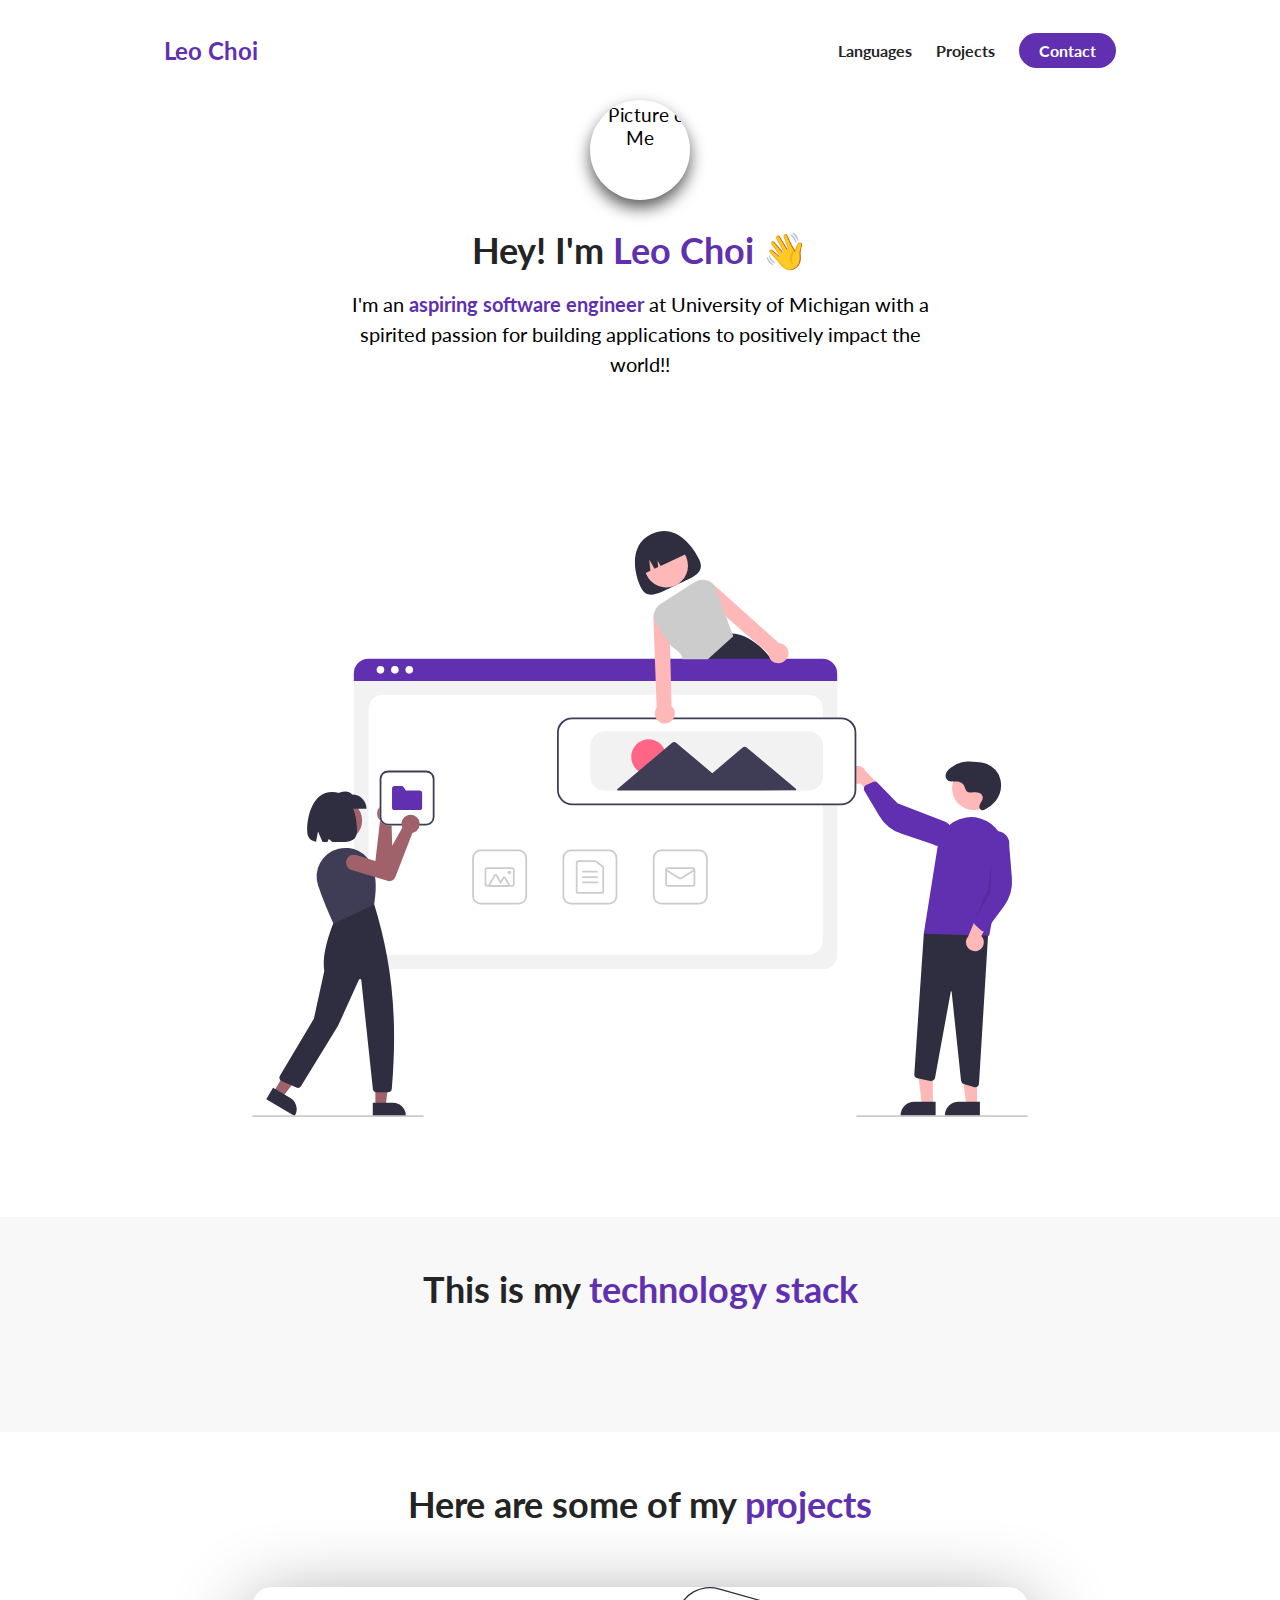
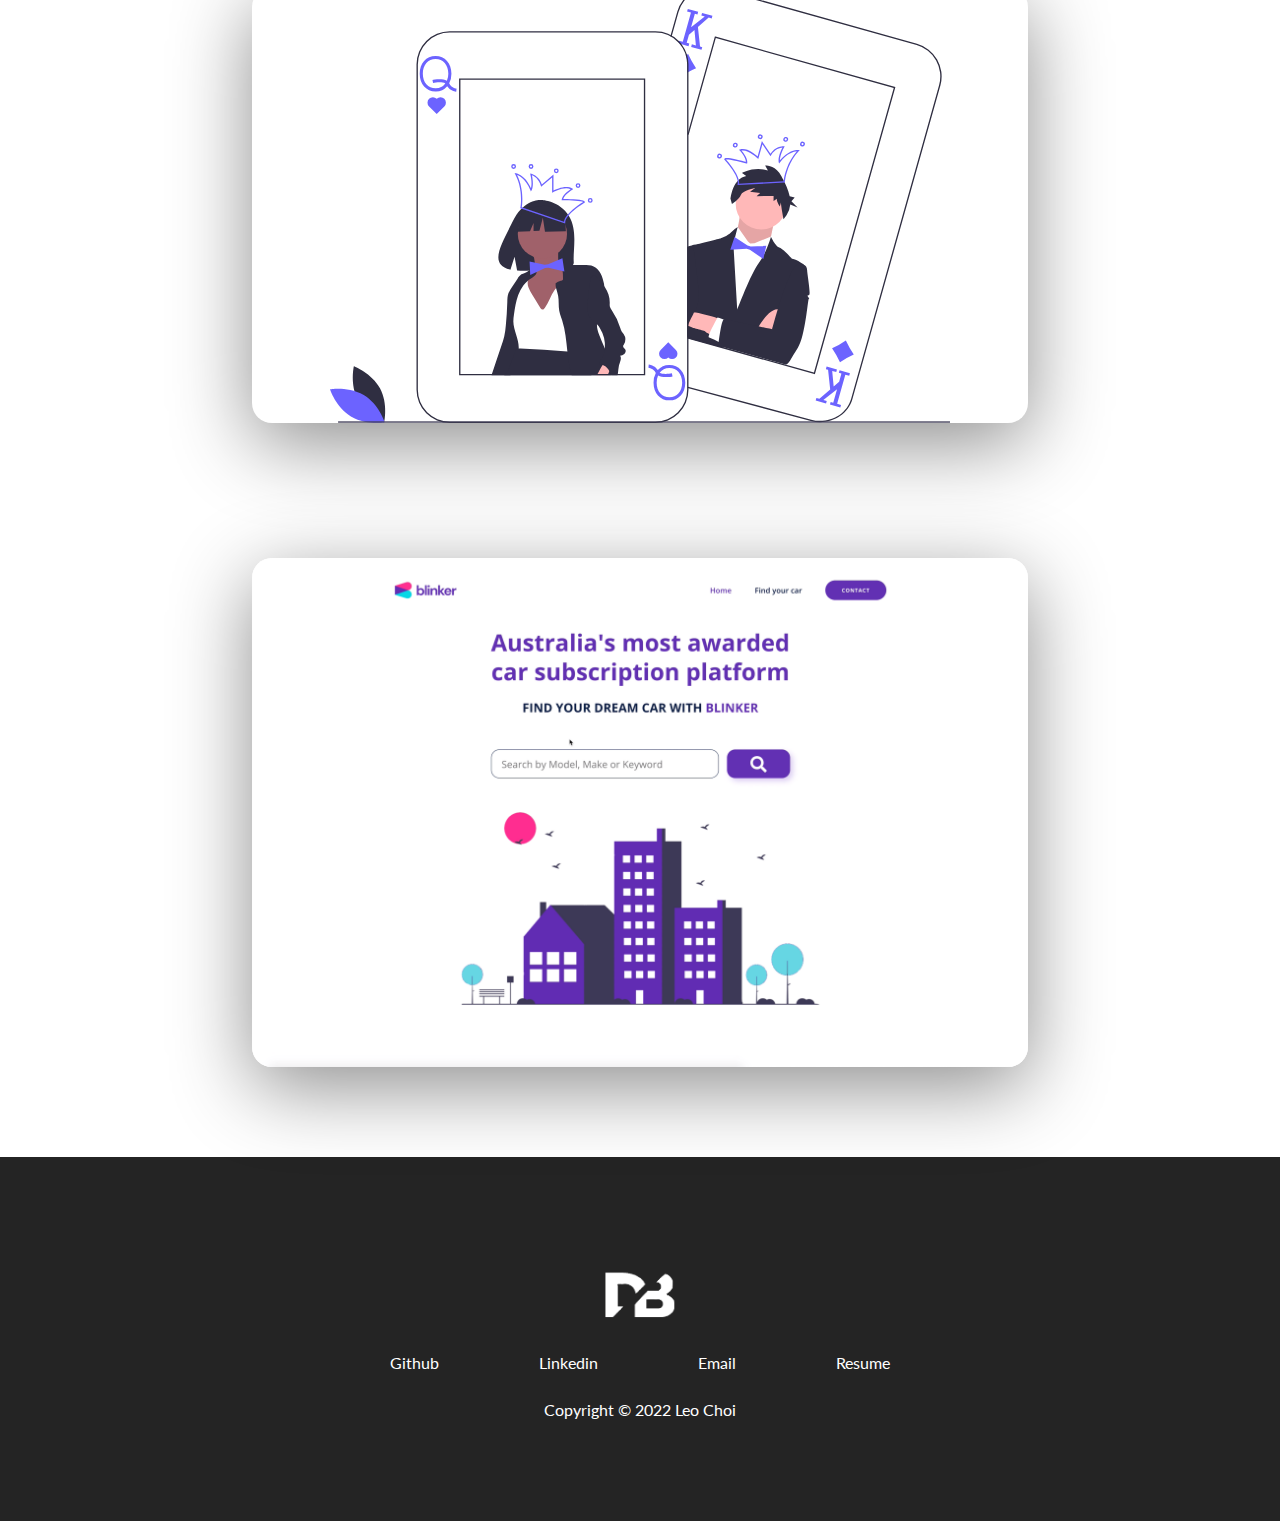
==== commit b4c0fda5: "updating to match my resume" ====
--- a/indexcopy.html
+++ b/indexcopy.html
@@ -18,20 +18,22 @@
         <ul class="nav__link--list">
           <li class="nav__link">
             <a
-              href=""
+              href="#languages"
               class="nav__link--anchor link__hover-effect link__hover-effect--black"
               >Languages</a
             >
           </li>
           <li class="nav__link">
             <a
-              href=""
+              href="#projects"
               class="nav__link--anchor link__hover-effect link__hover-effect--black"
               >Projects</a
             >
           </li>
           <li class="nav__link">
-            <a href="" class="nav__link--anchor nav__link--anchor-primary"
+            <a
+              href="mailto:leohchoi@umich.edu"
+              class="nav__link--anchor nav__link--anchor-primary"
               >Contact</a
             >
           </li>
@@ -48,7 +50,10 @@
               />
             </figure>
             <h1 class="about-me__info--title">
-              Hey! I'm <span class="text--purple">Leo Choi</span>&nbsp;<span class="wave">👋</span>
+              Hey! I'm <span class="text--purple">Leo Choi</span>&nbsp;<span
+                class="wave"
+                >👋</span
+              >
             </h1>
             <p class="about-me__info--para">
               I'm an
@@ -66,7 +71,11 @@
               <a href="" class="about-me__link">
                 <i class="far fa-envelope"></i>
               </a>
-              <a href="./down/assets/LeoChoiResumeUpdate.pdf" target="_blank" class="about-me__link">
+              <a
+                href="./down/assets/LeoChoiResumeUpdate.pdf"
+                target="_blank"
+                class="about-me__link"
+              >
                 <i class="fas fa-file-pdf"></i>
               </a>
             </div>
@@ -142,6 +151,33 @@
             <li class="project">
               <div class="project__wrapper">
                 <img
+                  src="./down/assets/undraw_playing_cards_cywn.svg"
+                  class="project__img euchre"
+                  alt=""
+                />
+                <div class="project__description">
+                  <h3 class="project__description--title">Euchre Project</h3>
+                  <h4 class="project__description--subtitle">C++</h4>
+                  <p class="project__description--para">
+                    Euchre is a card game that is popular in Michigan. I coded
+                    this game so that either you can play against other players
+                    or you play against an AI.
+                  </p>
+                  <div class="project__description--links">
+                    <a
+                      href="https://github.com/leohchoi"
+                      target="_blank"
+                      class="project__description--link"
+                    >
+                      <i class="fab fa-github"></i>
+                    </a>
+                  </div>
+                </div>
+              </div>
+            </li>
+            <li class="project">
+              <div class="project__wrapper">
+                <img
                   src="./down/assets/loopit.png"
                   class="project__img"
                   alt=""
@@ -156,31 +192,11 @@
                     Beatae consectetur quas nobis repellendus minima
                   </p>
                   <div class="project__description--links">
-                    <a href="https://github.com/leohchoi" target="_blank" class="project__description--link">
-                      <i class="fab fa-github"></i>
-                    </a>
-                  </div>
-                </div>
-              </div>
-            </li>
-            <li class="project">
-              <div class="project__wrapper">
-                <img
-                  src="./down/assets/loopit.png"
-                  class="project__img"
-                  alt=""
-                />
-                <div class="project__description">
-                  <h3 class="project__description--title">Car Sales Project</h3>
-                  <h4 class="project__description--subtitle">
-                    HTML, CSS, JavaScript, Vue, Vuex
-                  </h4>
-                  <p class="project__description--para">
-                    Lorem ipsum dolor sit amet consectetur adipisicing elit.
-                    Beatae consectetur quas nobis repellendus minima
-                  </p>
-                  <div class="project__description--links">
-                    <a href="https://github.com/leohchoi" target="_blank" class="project__description--link">
+                    <a
+                      href="https://github.com/leohchoi"
+                      target="_blank"
+                      class="project__description--link"
+                    >
                       <i class="fab fa-github"></i>
                     </a>
                   </div>
@@ -195,38 +211,44 @@
       <div class="row footer__row">
         <a href="#" class="footer__anchor">
           <figure class="footer__logo">
-            <img src="./down/assets/logo.svg" class="footer__logo--img" alt="">
+            <img
+              src="./down/assets/logo.svg"
+              class="footer__logo--img"
+              alt=""
+            />
           </figure>
           <span class="footer__logo--popper">
             Top
             <i class="fas fa-arrow-up"></i>
           </span>
-        </a> 
+        </a>
         <div class="footer__social--list">
-          <a href="https://github.com/leohchoi" class="
-          footer__social--link
-          link__hover-effect
-          link__hover-effect--white
-          " target="_blank">Github</a>
-          <a href="https://www.linkedin.com/in/leo-choi-44a82b173" class="
-          footer__social--link
-          link__hover-effect
-          link__hover-effect--white
-          " target="_blank">Linkedin</a>
-          <a href="mailto:leohchoi@umich.edu" class="
-          footer__social--link
-          link__hover-effect
-          link__hover-effect--white
-          " target="_blank">Email</a>
-          <a href="./down/assets/LeoChoiResumeUpdate.pdf" class="
-          footer__social--link
-          link__hover-effect
-          link__hover-effect--white
-          " target="_blank">Resume</a>
-        </div>
-        <div class="footer__copyright">
-          Copyright &copy; 2022 Leo Choi
-        </div>
+          <a
+            href="https://github.com/leohchoi"
+            class="footer__social--link link__hover-effect link__hover-effect--white"
+            target="_blank"
+            >Github</a
+          >
+          <a
+            href="https://www.linkedin.com/in/leo-choi-44a82b173"
+            class="footer__social--link link__hover-effect link__hover-effect--white"
+            target="_blank"
+            >Linkedin</a
+          >
+          <a
+            href="mailto:leohchoi@umich.edu"
+            class="footer__social--link link__hover-effect link__hover-effect--white"
+            target="_blank"
+            >Email</a
+          >
+          <a
+            href="./down/assets/LeoChoiResumeUpdate.pdf"
+            class="footer__social--link link__hover-effect link__hover-effect--white"
+            target="_blank"
+            >Resume</a
+          >
+        </div>
+        <div class="footer__copyright">Copyright &copy; 2022 Leo Choi</div>
       </div>
     </footer>
   </body>
--- a/Scopy.css
+++ b/Scopy.css
@@ -371,12 +371,17 @@
   transition: transform 500ms ease;
 }
 
+.euchre{
+  width: 80%;
+}
+
 .project__wrapper {
   display: flex;
   box-shadow: 0 20px 80px rgb(0, 0, 0, 0.45);
   border-radius: 20px;
   overflow: hidden;
   position: relative; /* need to do this so that the before pseudo-class anchors itself to the wrapper */
+  justify-content: center;
 }
 
 /*This is the part where you make the content pop up and background goes 
